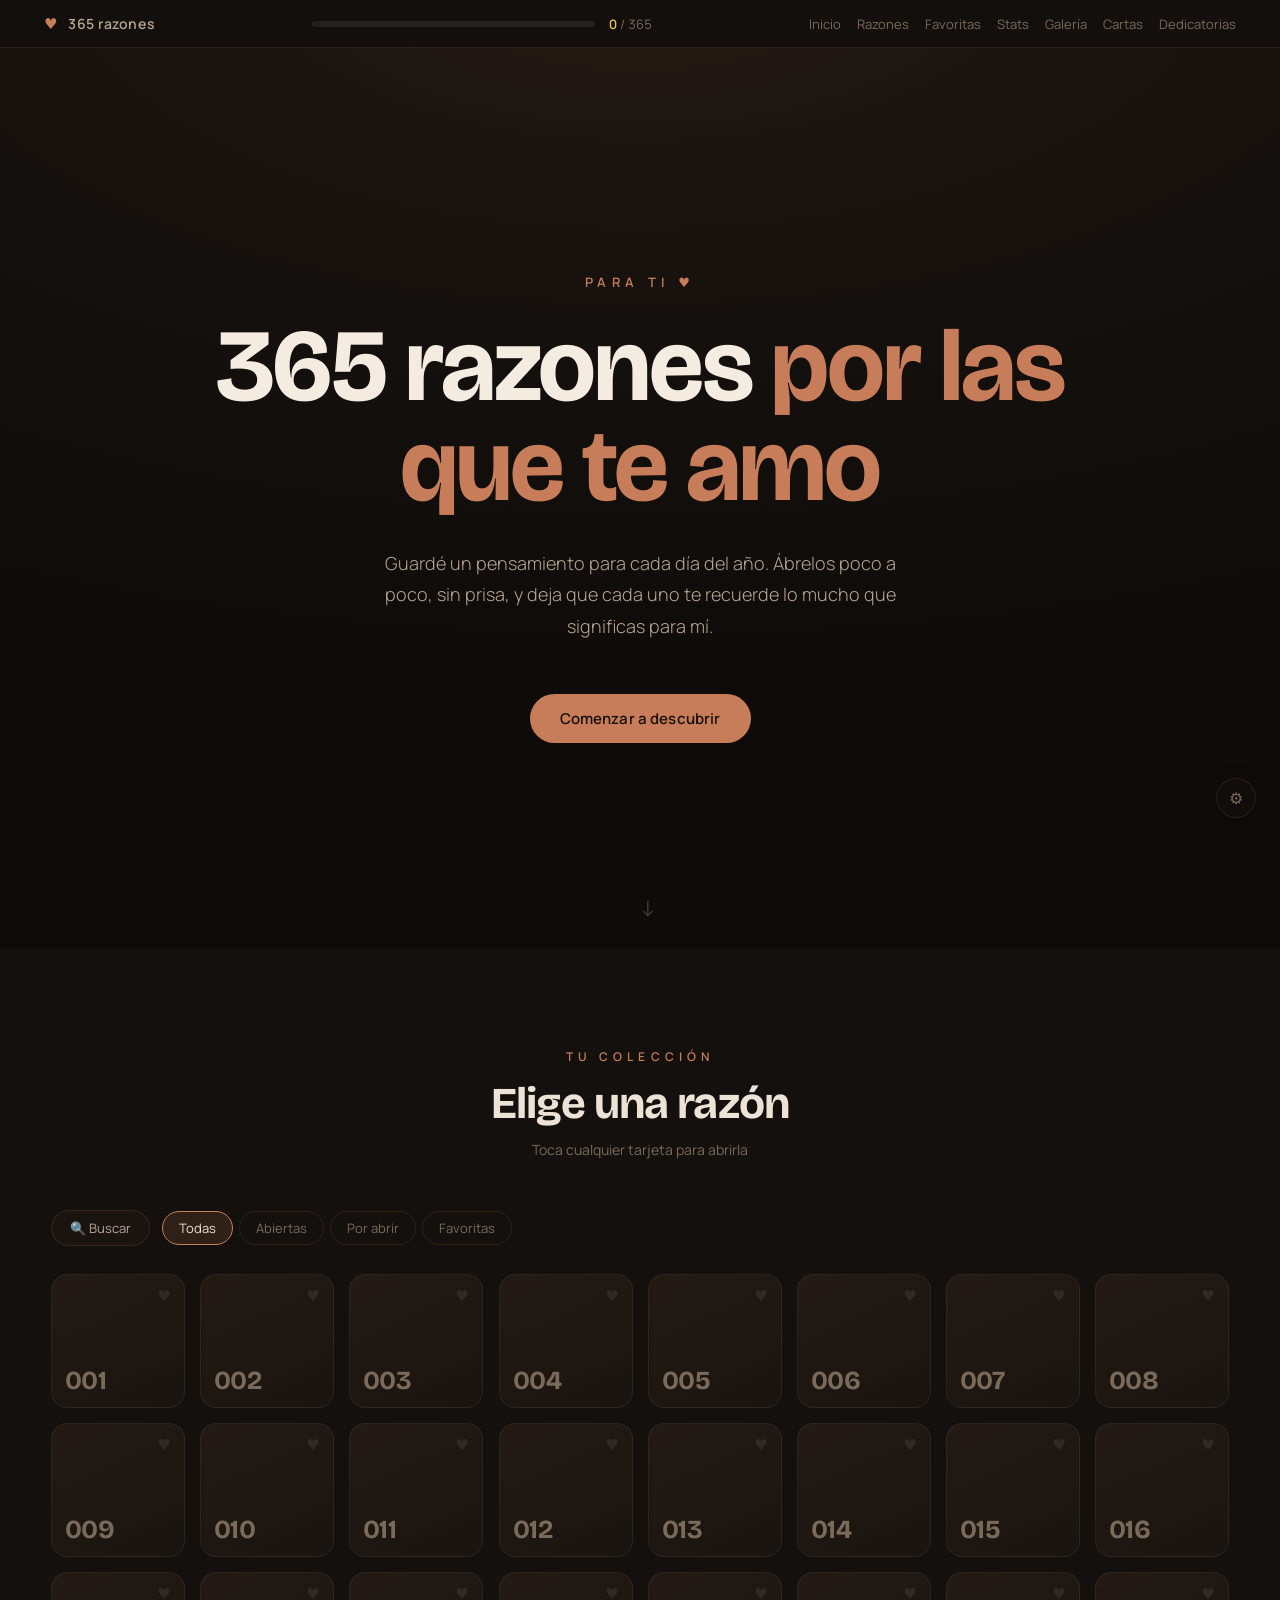
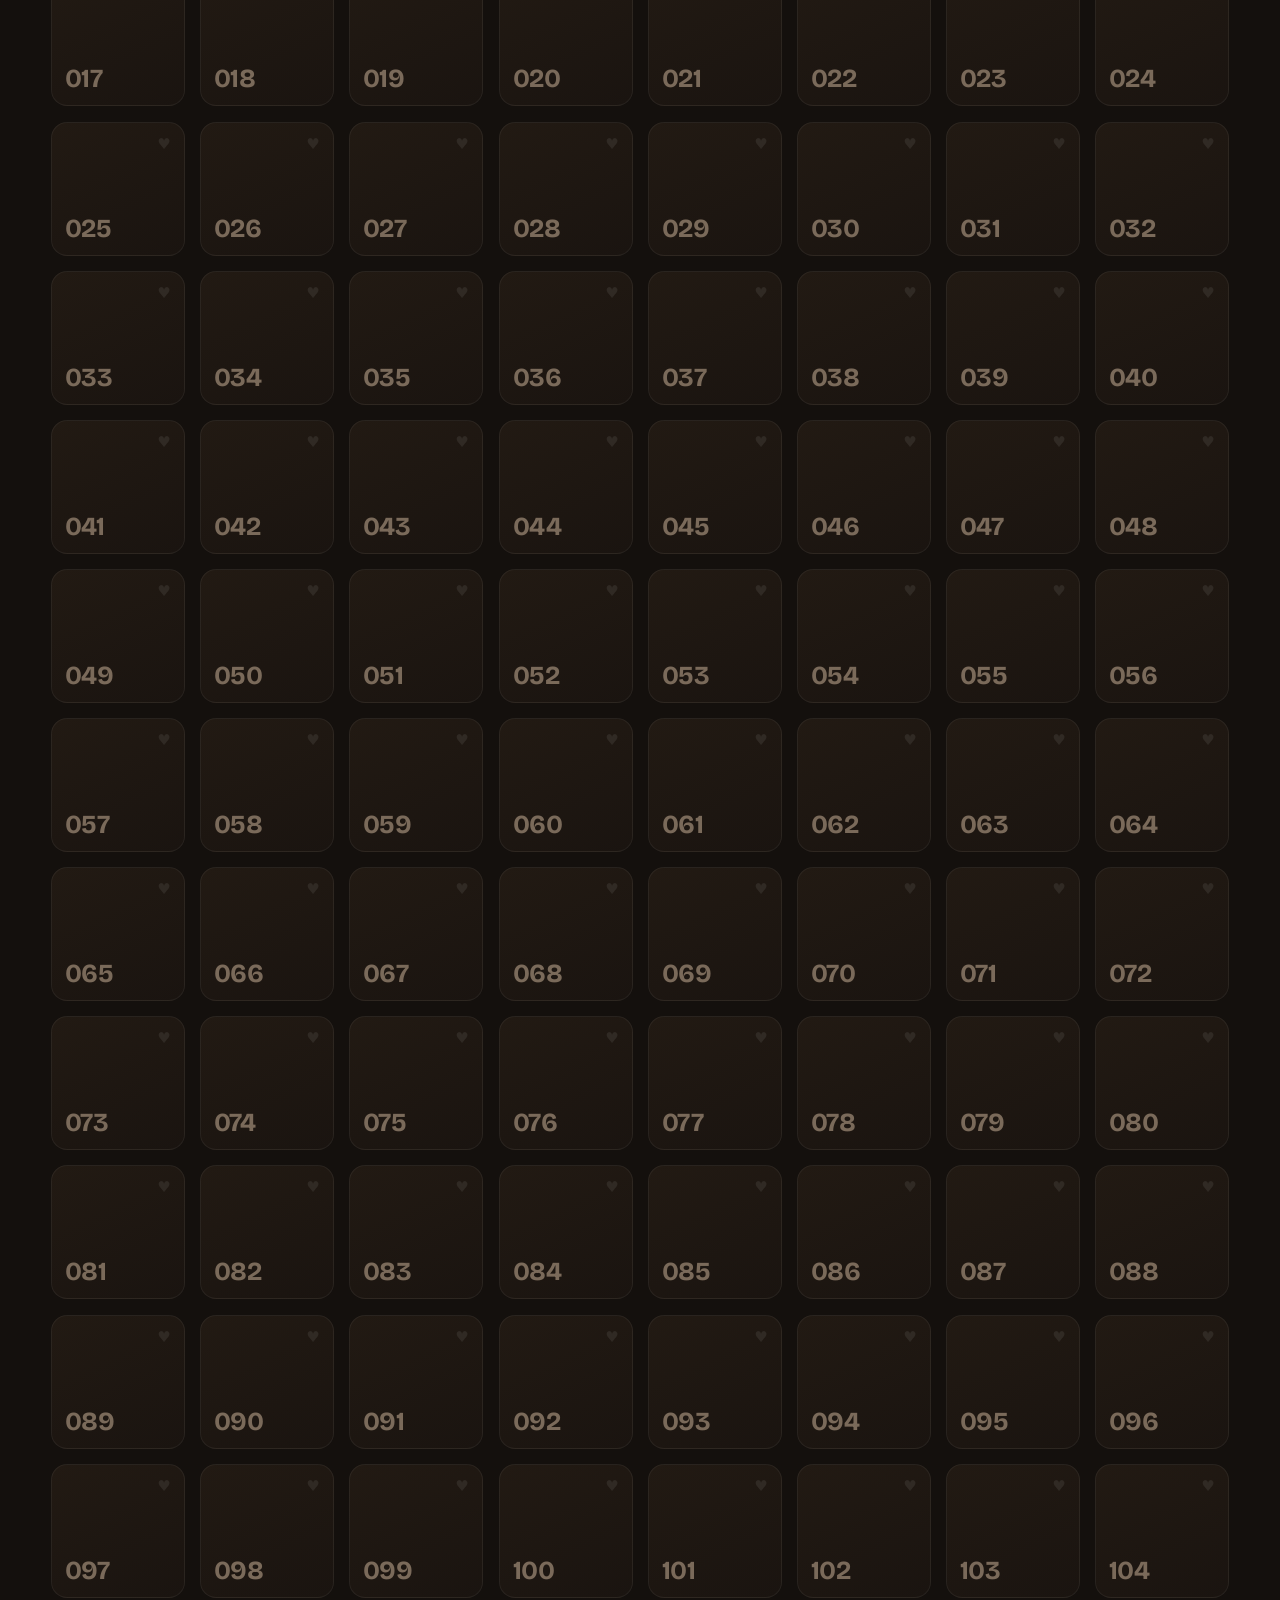
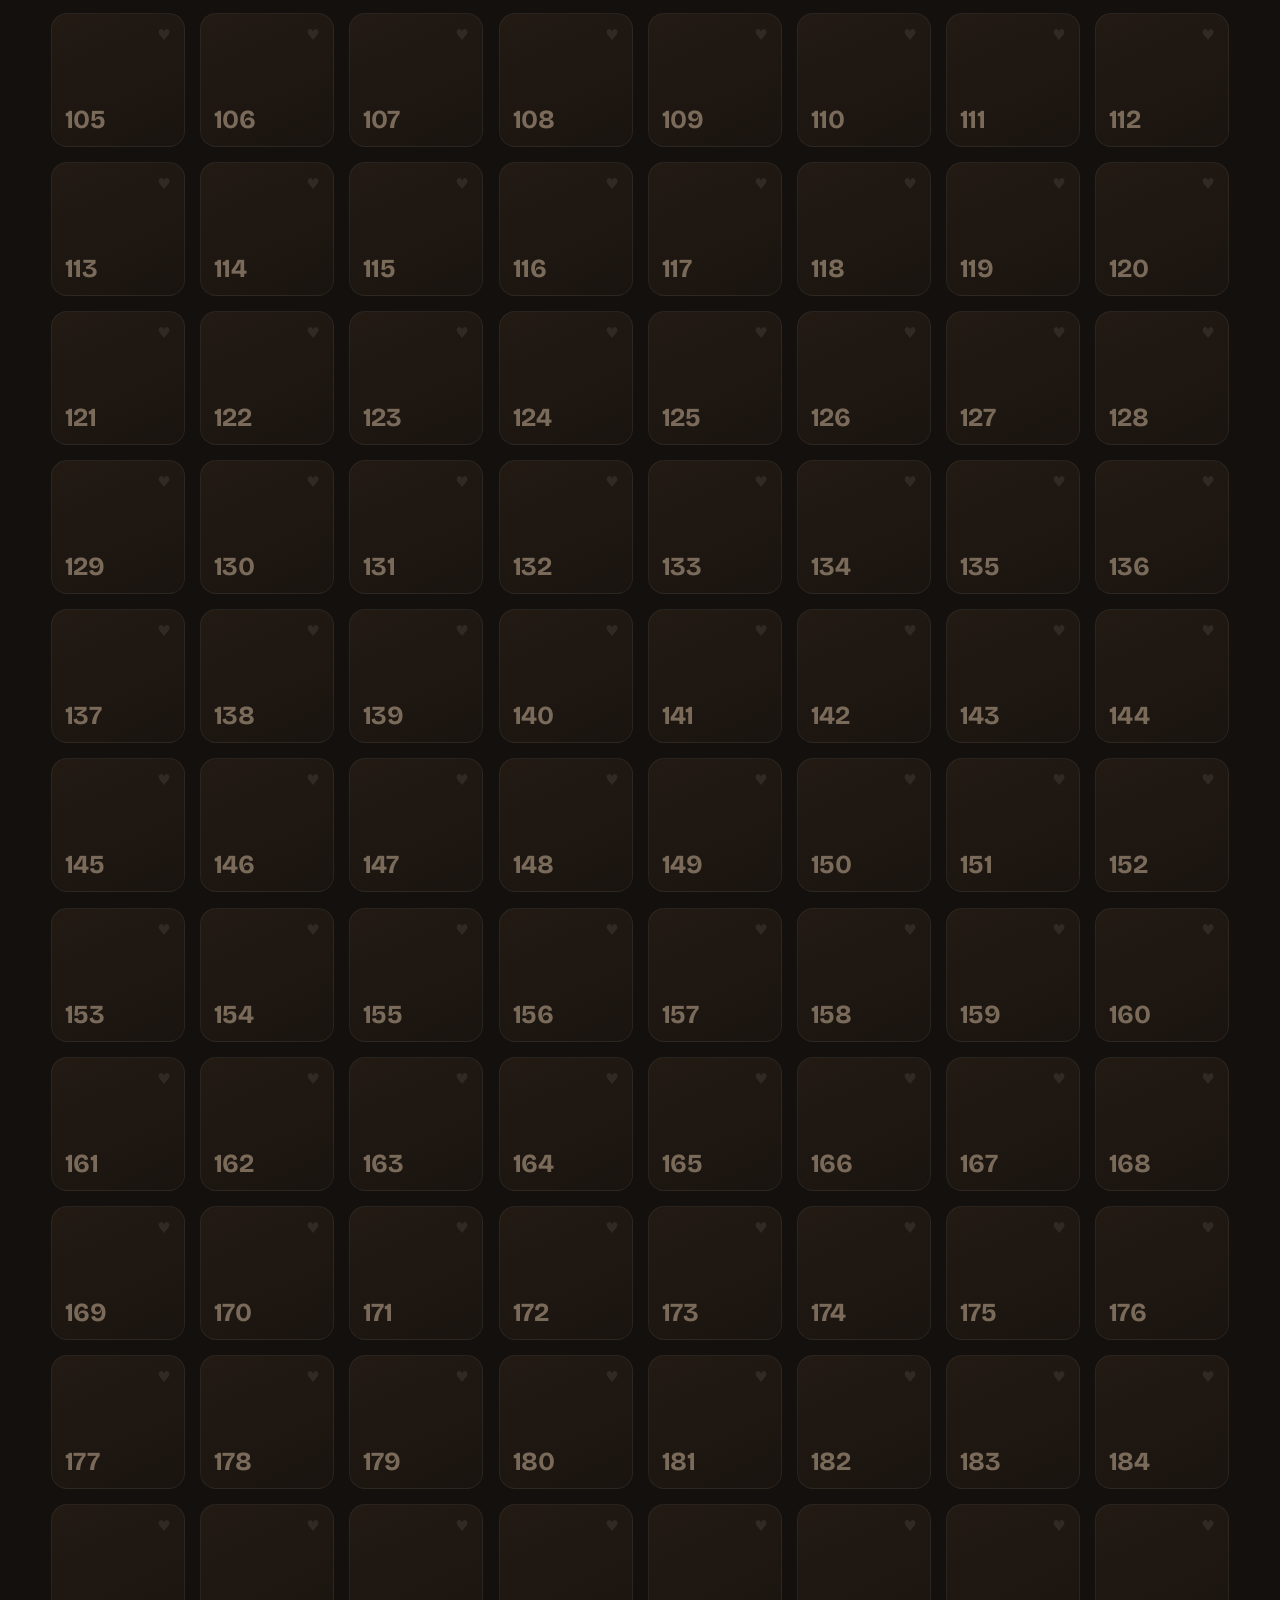
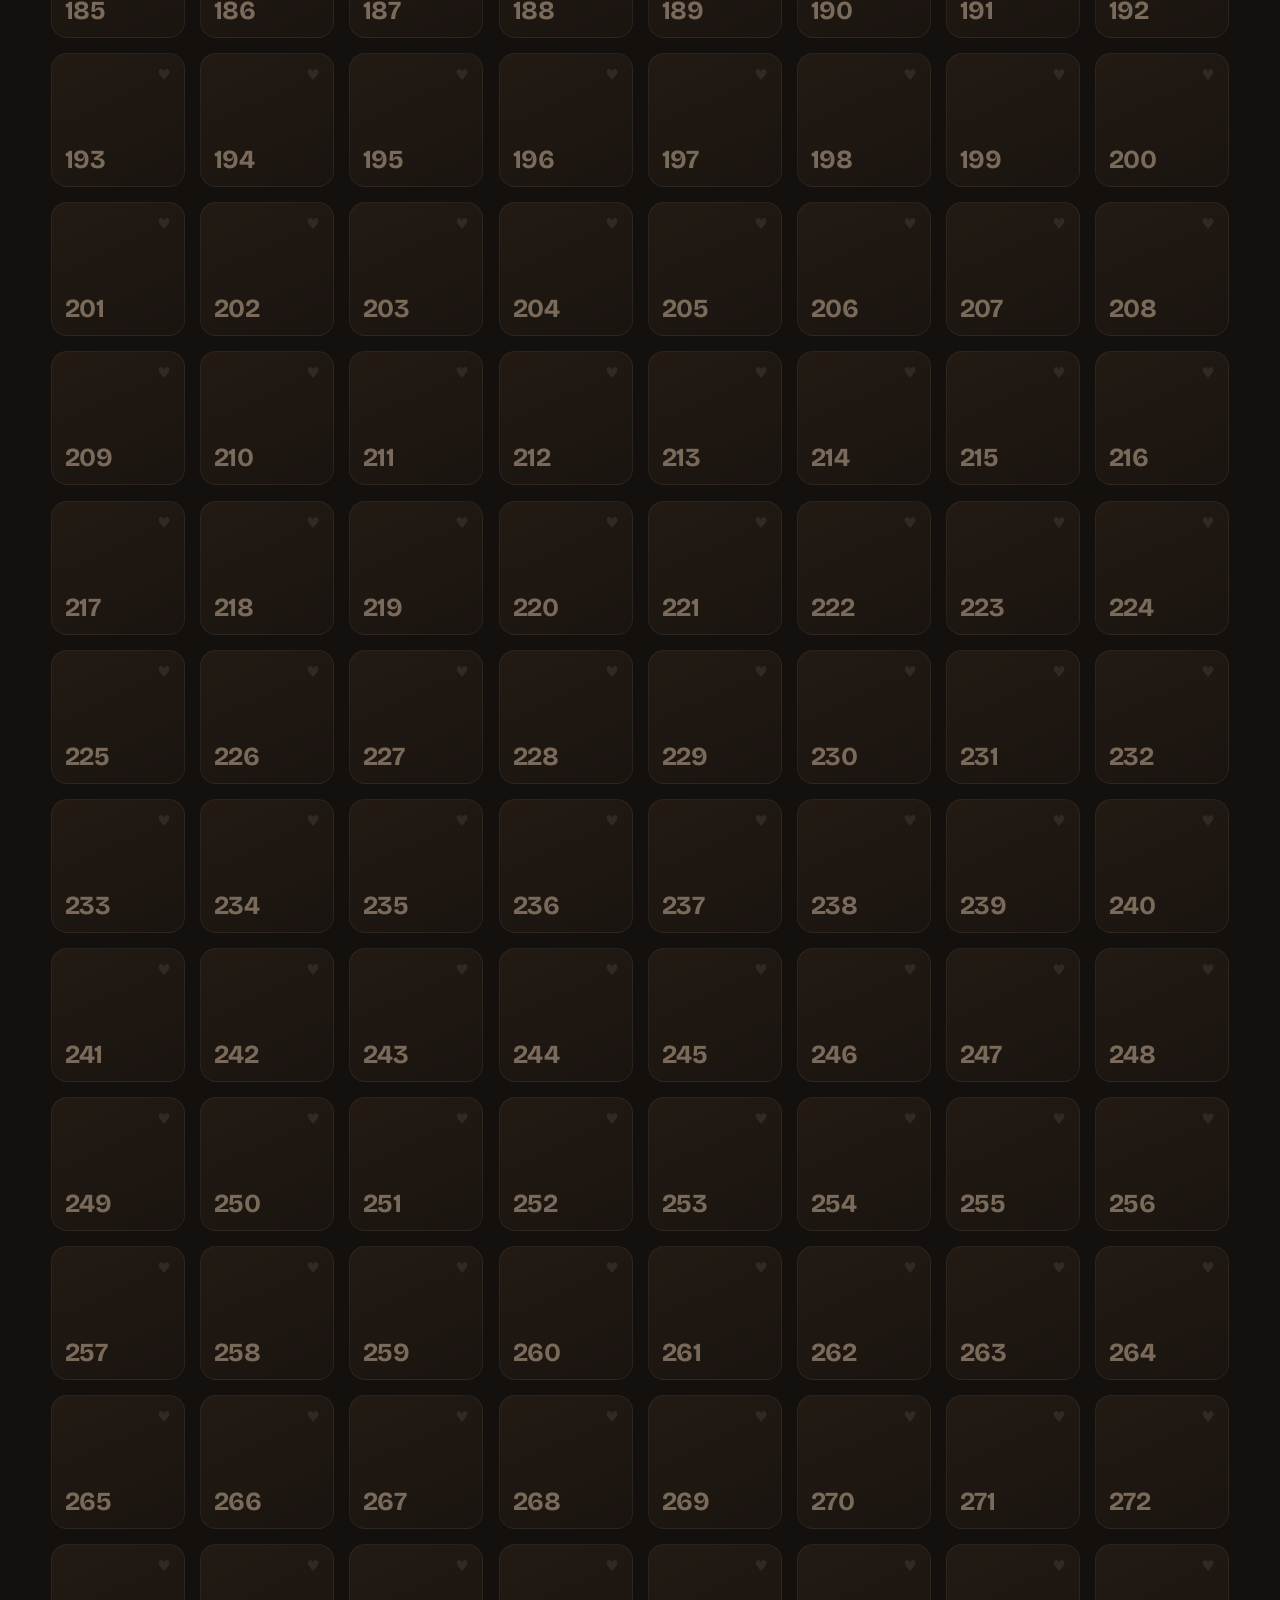
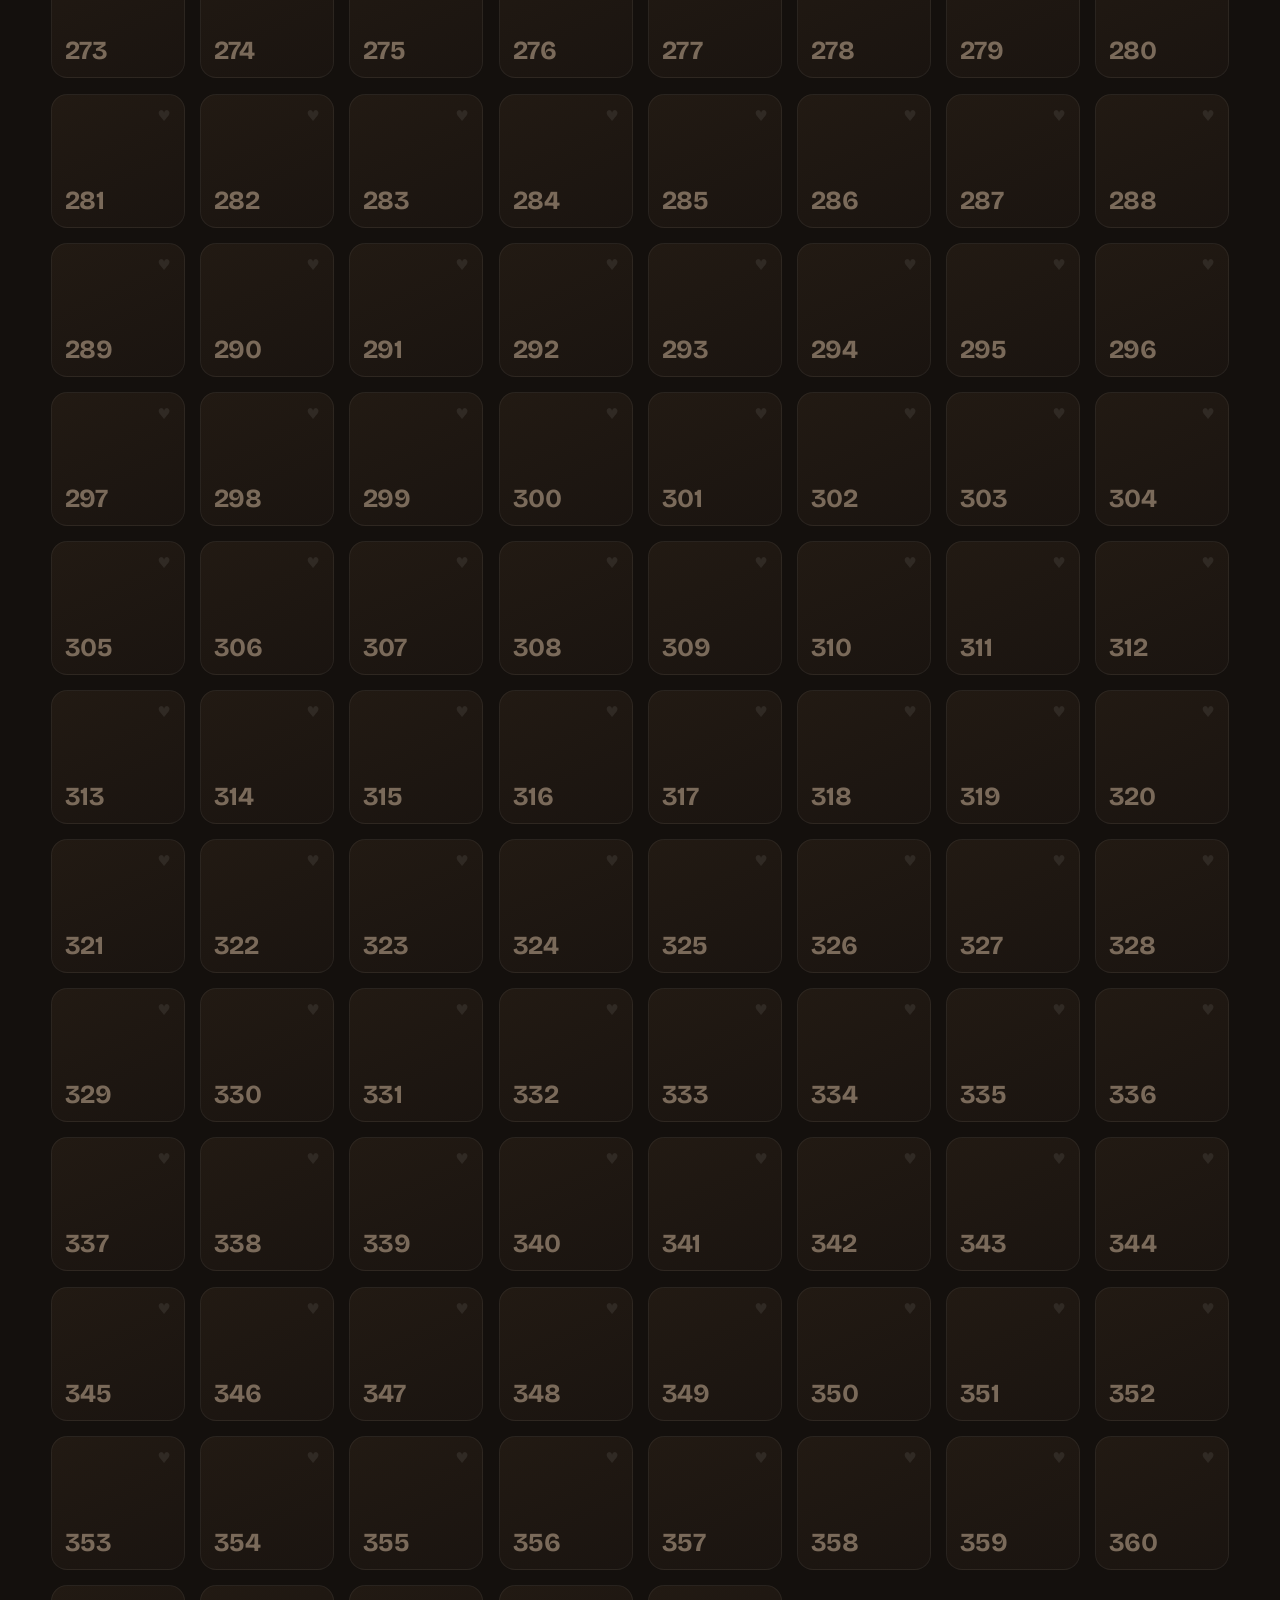
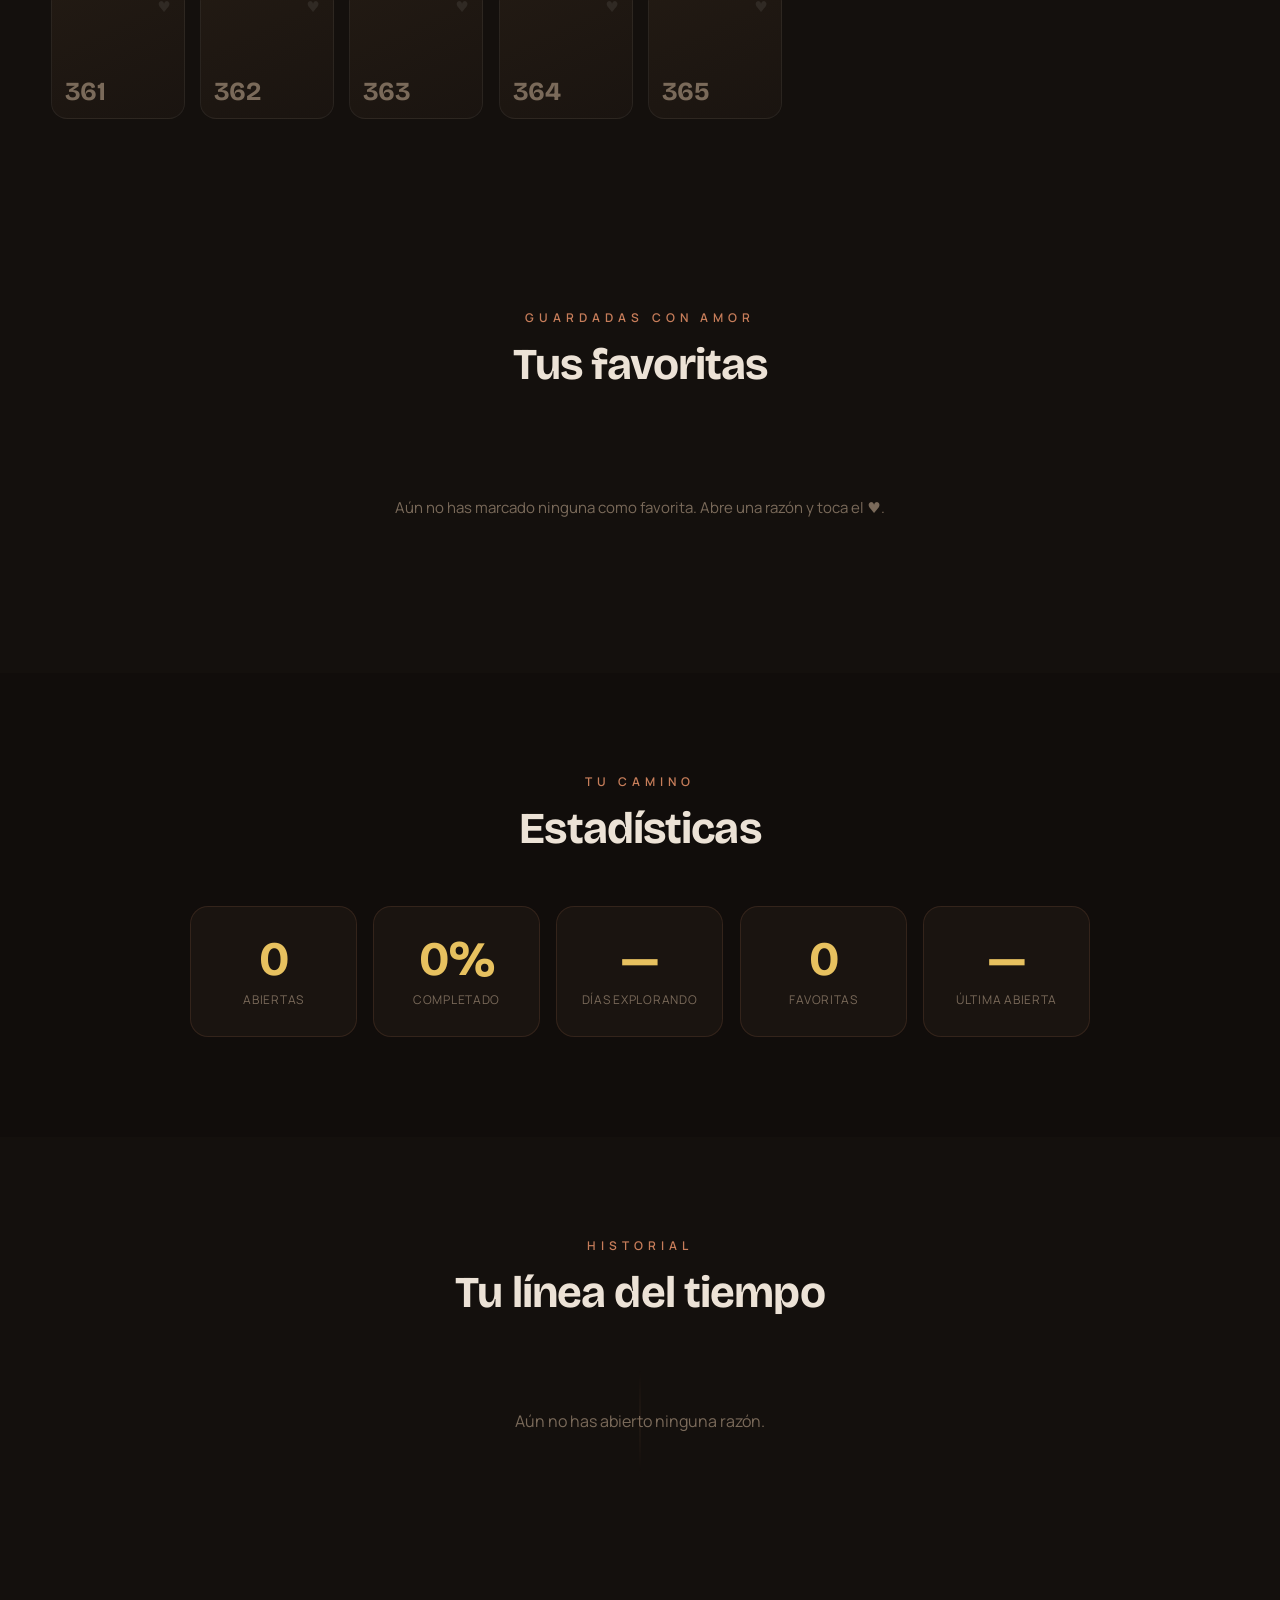
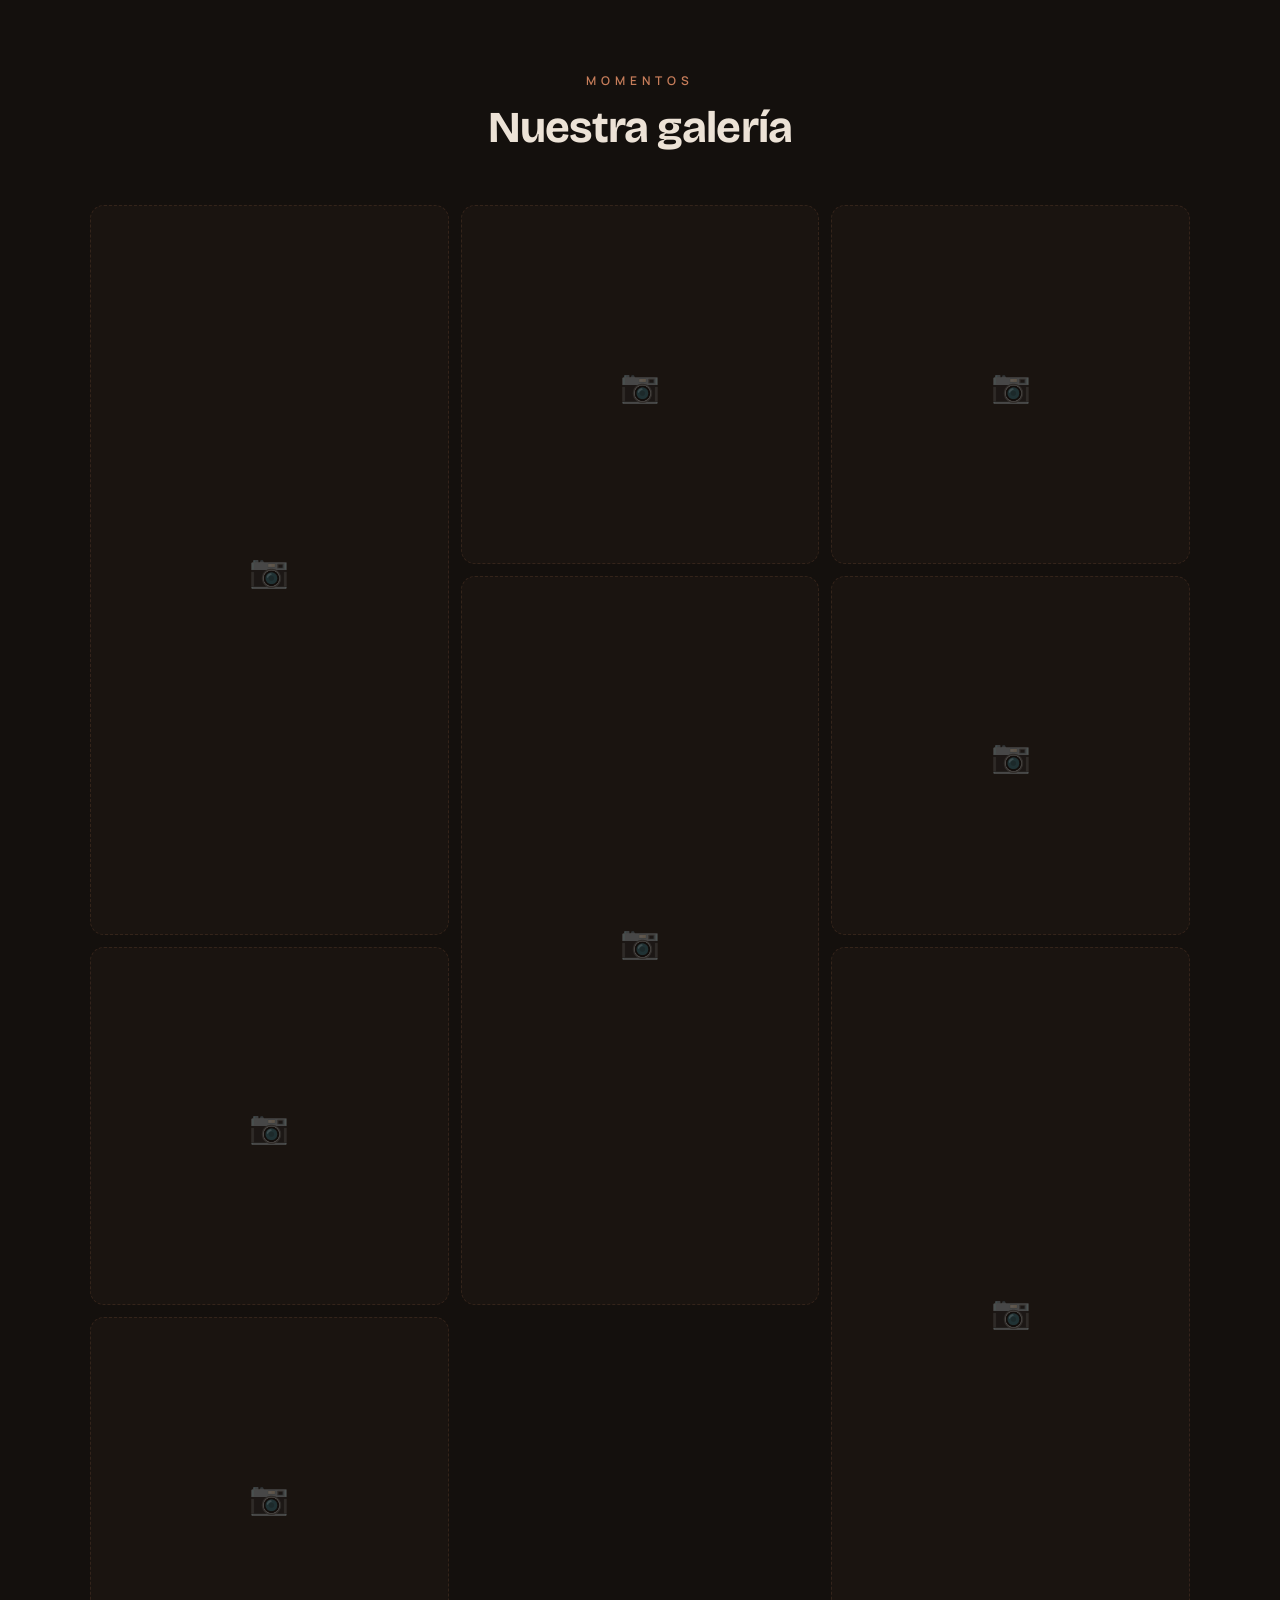
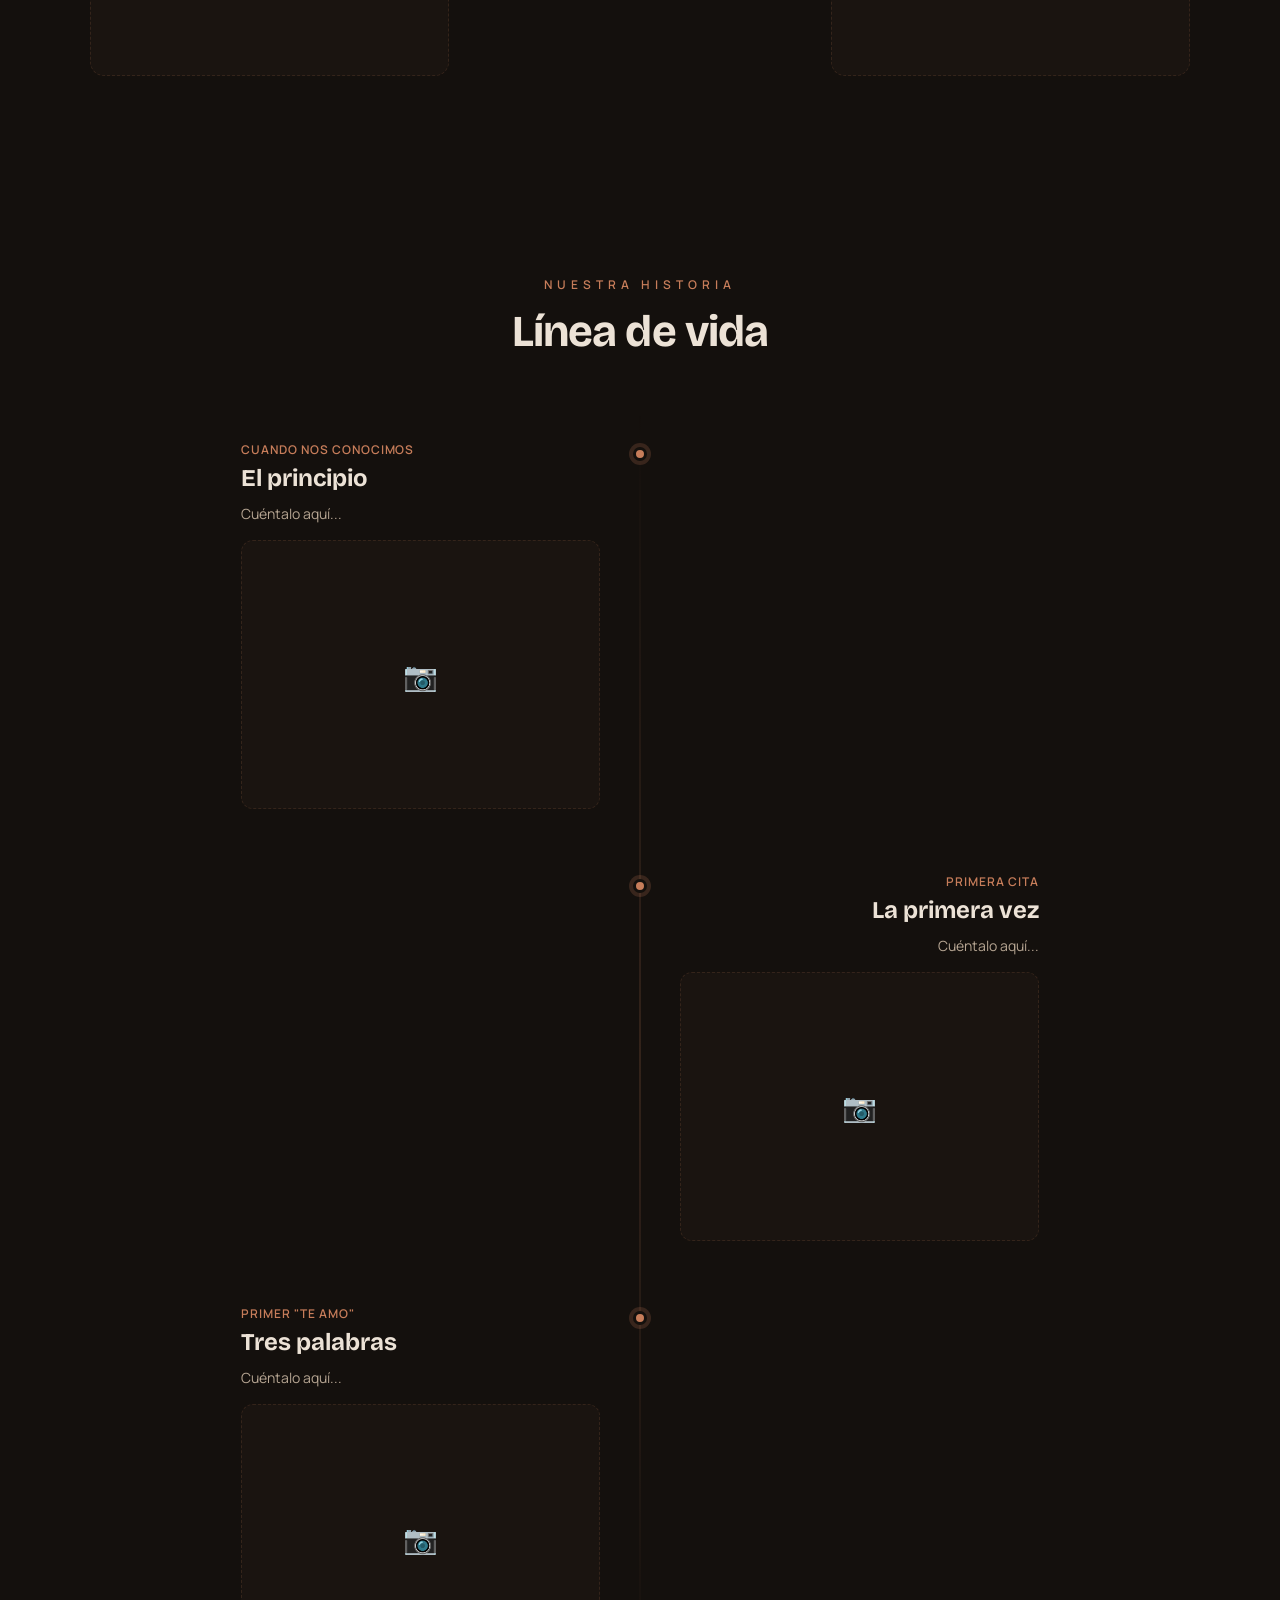
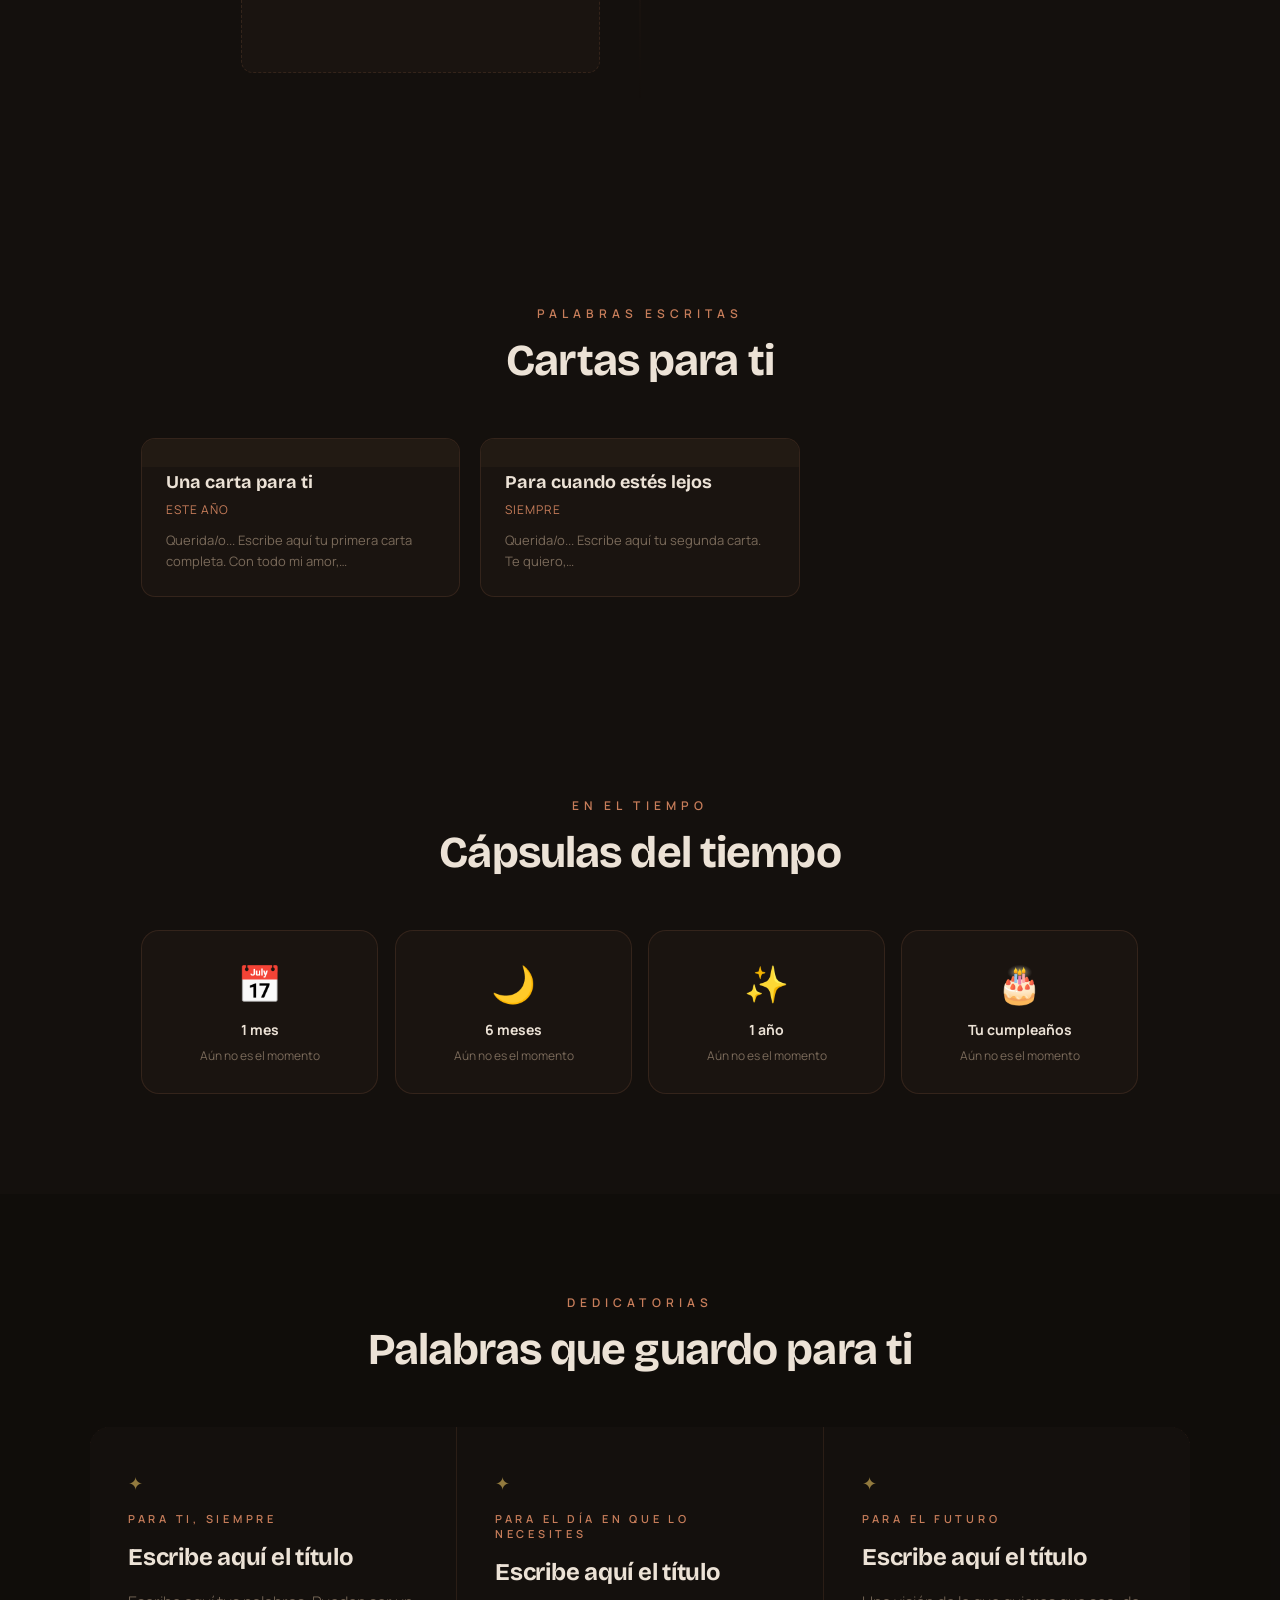
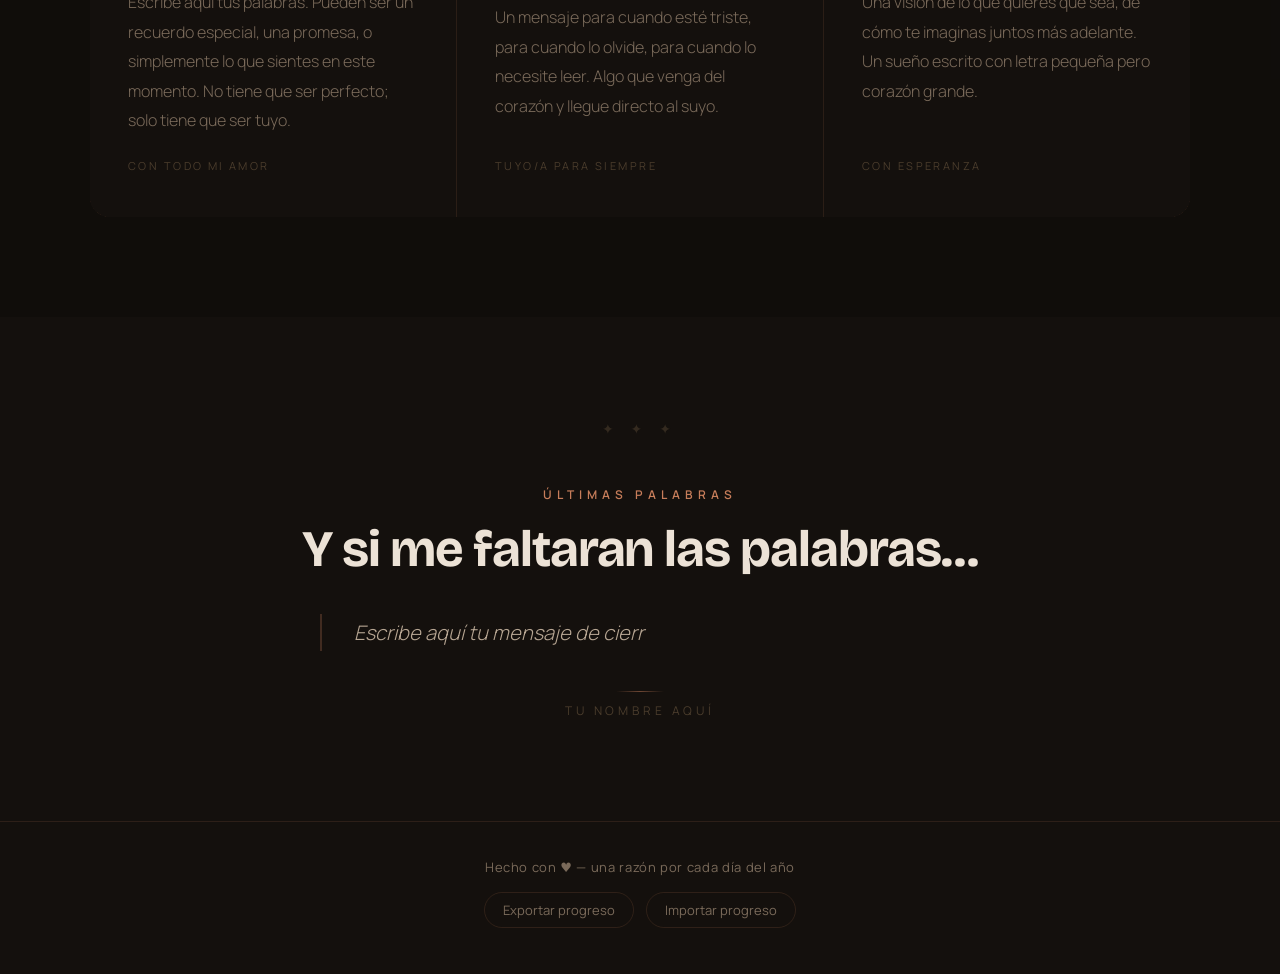
==== razones.html @ 678f35ff "Add files via upload" ====
<!DOCTYPE html>
<html lang="es" data-theme="dark" data-font="medium">
<head>
<meta charset="UTF-8">
<meta name="viewport" content="width=device-width, initial-scale=1">
<title>365 Razones · Kvmily</title>
<link rel="preconnect" href="https://fonts.googleapis.com">
<link rel="preconnect" href="https://fonts.gstatic.com" crossorigin>
<link href="https://fonts.googleapis.com/css2?family=Manrope:wght@300;400;500;600;700&family=Bricolage+Grotesque:opsz,wght@12..96,400;12..96,600;12..96,700&display=swap" rel="stylesheet">
<link rel="stylesheet" href="razones.css">
</head>
<body>

<canvas id="starfield"></canvas>
<canvas id="fx-canvas"></canvas>

<audio id="audio-el" preload="metadata"></audio>

<!-- Music Player -->
<div id="music-player" class="music-player">
  <button id="music-toggle" class="music-toggle" title="Música">♪</button>
  <div id="music-panel" class="music-panel">
    <div class="music-info">
      <div id="music-title" class="music-title">Sin canciones</div>
      <div id="music-artist" class="music-artist">Agrega canciones en razones.js</div>
    </div>
    <div class="music-progress">
      <div id="music-rail" class="music-rail">
        <div id="music-fill" class="music-fill"></div>
      </div>
      <div class="music-times">
        <span id="music-current">0:00</span>
        <span id="music-total">0:00</span>
      </div>
    </div>
    <div class="music-controls">
      <button id="music-prev" class="music-btn">⏮</button>
      <button id="music-play" class="music-btn music-btn-main">▶</button>
      <button id="music-next" class="music-btn">⏭</button>
    </div>
    <div class="music-volume">
      <span class="vol-icon">🔉</span>
      <input id="music-vol" type="range" min="0" max="1" step="0.01" value="0.7" class="vol-slider">
    </div>
  </div>
</div>

<!-- Settings -->
<button id="settings-btn" class="settings-btn" title="Ajustes">⚙</button>
<div id="settings-panel" class="settings-panel">
  <div class="settings-title">Ajustes</div>
  <div class="settings-row">
    <span class="settings-label">Tema</span>
    <button id="theme-toggle" class="settings-chip">🌙 Oscuro</button>
  </div>
  <div class="settings-row">
    <span class="settings-label">Fuente</span>
    <div class="settings-chips">
      <button class="settings-chip font-chip" data-font="small">A-</button>
      <button class="settings-chip font-chip is-active" data-font="medium">A</button>
      <button class="settings-chip font-chip" data-font="large">A+</button>
    </div>
  </div>
  <div class="settings-row">
    <span class="settings-label">Modo</span>
    <div class="settings-chips">
      <button class="settings-chip mode-chip is-active" data-mode="free">Libre</button>
      <button class="settings-chip mode-chip" data-mode="calendar">Calendario</button>
    </div>
  </div>
  <div class="settings-row">
    <span class="settings-label">Ambiente</span>
    <select id="ambient-select" class="settings-select">
      <option value="">Sin sonido</option>
      <option value="rain">Lluvia</option>
      <option value="forest">Bosque</option>
      <option value="cafe">Café</option>
      <option value="sea">Mar</option>
    </select>
  </div>
</div>

<!-- Search Overlay -->
<div id="search-overlay" class="search-overlay">
  <div class="search-box">
    <input id="search-input" class="search-input" type="text" placeholder="Buscar razones…">
    <button id="search-close" class="search-close">✕</button>
  </div>
  <div id="search-results" class="search-results"></div>
</div>

<!-- Sticky Header -->
<header id="prog" class="prog">
  <div class="prog-label">
    <span class="prog-heart">♥</span>
    <b>365 razones</b>
  </div>
  <div class="prog-track">
    <div class="prog-rail"><div class="prog-fill" id="prog-fill"></div></div>
    <span class="prog-num"><em id="opened-count">0</em> / 365</span>
  </div>
  <nav class="prog-nav">
    <a href="#inicio">Inicio</a>
    <a href="#cuadricula">Razones</a>
    <a href="#favoritos">Favoritas</a>
    <a href="#estadisticas">Stats</a>
    <a href="#galeria">Galería</a>
    <a href="#cartas">Cartas</a>
    <a href="#dedicatorias">Dedicatorias</a>
  </nav>
</header>

<!-- Hero -->
<section id="inicio" class="hero">
  <div class="hero-inner">
    <div class="hero-eyebrow">Para ti ♥</div>
    <h1 class="hero-title">
      <span class="hero-word w1">365</span>
      <span class="hero-word w2">razones</span>
      <span class="hero-word w3 accent">por las</span>
      <span class="hero-word w4 accent">que te amo</span>
    </h1>
    <p class="hero-sub" id="hero-sub"></p>
  </div>
  <a href="#cuadricula" class="hero-cta">Comenzar a descubrir</a>
  <div class="hero-cue">↓</div>
</section>

<!-- Grid Section -->
<section id="cuadricula" class="grid-section">
  <div class="section-head">
    <div class="section-eyebrow">Tu colección</div>
    <h2 class="section-title">Elige una razón</h2>
    <p class="section-hint">Toca cualquier tarjeta para abrirla</p>
  </div>
  <div class="grid-controls">
    <button id="search-open-btn" class="grid-search-btn">🔍 Buscar</button>
    <div class="filter-tabs">
      <button class="filter-tab is-active" data-filter="all">Todas</button>
      <button class="filter-tab" data-filter="opened">Abiertas</button>
      <button class="filter-tab" data-filter="locked">Por abrir</button>
      <button class="filter-tab" data-filter="favorites">Favoritas</button>
    </div>
  </div>
  <div id="grid" class="grid"></div>
</section>

<!-- Favorites -->
<section id="favoritos" class="fav-section">
  <div class="section-head">
    <div class="section-eyebrow">Guardadas con amor</div>
    <h2 class="section-title">Tus favoritas</h2>
  </div>
  <div id="fav-grid" class="grid fav-grid"></div>
  <p id="fav-empty" class="fav-empty">Aún no has marcado ninguna como favorita. Abre una razón y toca el ♥.</p>
</section>

<!-- Estadísticas -->
<section id="estadisticas" class="stats-section">
  <div class="section-head">
    <div class="section-eyebrow">Tu camino</div>
    <h2 class="section-title">Estadísticas</h2>
  </div>
  <div class="stats-grid">
    <div class="stat-card">
      <div id="stat-opened" class="stat-value">0</div>
      <div class="stat-label">Abiertas</div>
    </div>
    <div class="stat-card">
      <div id="stat-pct" class="stat-value">0%</div>
      <div class="stat-label">Completado</div>
    </div>
    <div class="stat-card">
      <div id="stat-days" class="stat-value">—</div>
      <div class="stat-label">Días explorando</div>
    </div>
    <div class="stat-card">
      <div id="stat-favs" class="stat-value">0</div>
      <div class="stat-label">Favoritas</div>
    </div>
    <div class="stat-card">
      <div id="stat-last" class="stat-value">—</div>
      <div class="stat-label">Última abierta</div>
    </div>
  </div>
</section>

<!-- Timeline -->
<section id="timeline-hist" class="timeline-section">
  <div class="section-head">
    <div class="section-eyebrow">Historial</div>
    <h2 class="section-title">Tu línea del tiempo</h2>
  </div>
  <div id="timeline-list" class="timeline-list"></div>
</section>

<!-- Galería -->
<section id="galeria" class="gallery-section">
  <div class="section-head">
    <div class="section-eyebrow">Momentos</div>
    <h2 class="section-title">Nuestra galería</h2>
  </div>
  <div class="gallery-grid">
    <figure class="gal-item gal-placeholder"><div class="gal-inner">📷</div></figure>
    <figure class="gal-item gal-placeholder"><div class="gal-inner">📷</div></figure>
    <figure class="gal-item gal-placeholder"><div class="gal-inner">📷</div></figure>
    <figure class="gal-item gal-placeholder"><div class="gal-inner">📷</div></figure>
    <figure class="gal-item gal-placeholder"><div class="gal-inner">📷</div></figure>
    <figure class="gal-item gal-placeholder"><div class="gal-inner">📷</div></figure>
    <figure class="gal-item gal-placeholder"><div class="gal-inner">📷</div></figure>
    <figure class="gal-item gal-placeholder"><div class="gal-inner">📷</div></figure>
  </div>
</section>

<!-- Lightbox -->
<div id="lightbox" class="lightbox" style="display:none">
  <button id="lb-close" class="lb-close">✕</button>
  <button id="lb-prev" class="lb-prev">‹</button>
  <img id="lb-img" class="lb-img" alt="">
  <button id="lb-next" class="lb-next">›</button>
</div>

<!-- Línea de vida -->
<section id="linea-vida" class="life-section">
  <div class="section-head">
    <div class="section-eyebrow">Nuestra historia</div>
    <h2 class="section-title">Línea de vida</h2>
  </div>
  <div id="life-list" class="life-list"></div>
</section>

<!-- Cartas -->
<section id="cartas" class="letters-section">
  <div class="section-head">
    <div class="section-eyebrow">Palabras escritas</div>
    <h2 class="section-title">Cartas para ti</h2>
  </div>
  <div id="letters-grid" class="letters-grid"></div>
</section>

<!-- Letter Modal -->
<div id="letter-modal" class="letter-modal" style="display:none">
  <div class="letter-paper">
    <button id="letter-close" class="letter-close">✕</button>
    <div id="letter-date" class="letter-date"></div>
    <h3 id="letter-title" class="letter-title"></h3>
    <div id="letter-body" class="letter-body"></div>
    <div id="letter-sig" class="letter-sig"></div>
  </div>
</div>

<!-- Cápsulas -->
<section id="capsula" class="capsules-section">
  <div class="section-head">
    <div class="section-eyebrow">En el tiempo</div>
    <h2 class="section-title">Cápsulas del tiempo</h2>
  </div>
  <div id="capsules-grid" class="capsules-grid"></div>
</section>

<!-- Dedicatorias -->
<section id="dedicatorias" class="ded-section">
  <div class="section-head">
    <div class="section-eyebrow">Dedicatorias</div>
    <h2 class="section-title">Palabras que guardo para ti</h2>
  </div>
  <div class="ded-grid">
    <div class="ded-card" style="--delay:0s">
      <span class="ded-ornament">✦</span>
      <span class="ded-for" id="ded-for-0"></span>
      <h3 class="ded-title" id="ded-title-0"></h3>
      <p class="ded-body" id="ded-body-0"></p>
      <span class="ded-sig" id="ded-sig-0"></span>
    </div>
    <div class="ded-card" style="--delay:0.15s">
      <span class="ded-ornament">✦</span>
      <span class="ded-for" id="ded-for-1"></span>
      <h3 class="ded-title" id="ded-title-1"></h3>
      <p class="ded-body" id="ded-body-1"></p>
      <span class="ded-sig" id="ded-sig-1"></span>
    </div>
    <div class="ded-card" style="--delay:0.30s">
      <span class="ded-ornament">✦</span>
      <span class="ded-for" id="ded-for-2"></span>
      <h3 class="ded-title" id="ded-title-2"></h3>
      <p class="ded-body" id="ded-body-2"></p>
      <span class="ded-sig" id="ded-sig-2"></span>
    </div>
  </div>
</section>

<!-- Últimas palabras -->
<section id="ultimo" class="last-section">
  <div class="last-inner">
    <div class="last-eyebrow">Últimas palabras</div>
    <h2 id="last-title" class="last-title"></h2>
    <div id="last-body" class="last-body"></div>
    <div class="last-firma">
      <div class="last-firma-line"></div>
      <span id="last-firma-name" class="last-firma-name"></span>
    </div>
  </div>
</section>

<!-- Modal -->
<div class="modal-overlay" id="modal-overlay">
  <div class="modal" role="dialog" aria-modal="true">
    <button class="modal-close" id="modal-close" aria-label="Cerrar">✕</button>
    <div class="modal-counter" id="modal-counter">Razón 1 de 365</div>
    <div class="modal-body">
      <div class="modal-img-col">
        <image-slot
          id="img-slot-active"
          shape="rounded"
          radius="18"
          placeholder="Arrastra una foto aquí"
          style="display:block;width:100%;aspect-ratio:4/5;">
        </image-slot>
      </div>
      <div class="modal-txt-col">
        <div class="modal-label">Razón</div>
        <div class="modal-num" id="modal-num">001</div>
        <p class="modal-reason" id="modal-reason"></p>
        <button id="fav-btn" class="fav-btn" title="Guardar como favorita">♥ Favorita</button>
        <div class="modal-nav">
          <button class="btn-nav btn-prev" id="btn-prev">← Anterior</button>
          <button class="btn-nav btn-next" id="btn-next">Siguiente →</button>
        </div>
      </div>
    </div>
  </div>
</div>

<!-- Footer -->
<footer>
  <span>Hecho con ♥ — una razón por cada día del año</span>
  <div class="footer-actions">
    <button id="export-btn" class="footer-btn">Exportar progreso</button>
    <button id="import-btn" class="footer-btn">Importar progreso</button>
  </div>
</footer>

<input id="import-input" type="file" accept=".json" style="display:none">

<script src="image-slot.js"></script>
<script src="razones.js"></script>
</body>
</html>
---- razones.css ----
/* ══════════════════════════════════════════════
   razones.css — 365 Razones · Kvmily
   ══════════════════════════════════════════════ */

*, *::before, *::after { box-sizing: border-box; }
html, body { margin: 0; padding: 0; }

:root {
  --bg: #14100d;
  --bg2: #0f0b08;
  --surface: #1a1410;
  --surface2: #221a13;
  --border: rgba(199,125,90,0.15);
  --accent: #c77d5a;
  --gold: #e7c15f;
  --gold2: #c9a227;
  --text: #ece2d6;
  --text2: #b7a693;
  --text3: #7a6a5a;
  --text4: #4a3c2c;
  --radius-card: 16px;
  --font-scale: 1;
  --glass: rgba(20,16,13,0.72);
  --glass-border: rgba(199,125,90,0.14);
}

[data-theme="light"] {
  --bg: #faf6f0;
  --bg2: #f0ebe3;
  --surface: #ffffff;
  --surface2: #f5efe7;
  --border: rgba(180,100,60,0.18);
  --accent: #b5623a;
  --gold: #b08a20;
  --gold2: #9a7518;
  --text: #2a1f14;
  --text2: #5a4535;
  --text3: #9a8878;
  --text4: #cbb8a4;
  --glass: rgba(250,246,240,0.85);
  --glass-border: rgba(180,100,60,0.18);
}

[data-font="small"]  { --font-scale: 0.88; }
[data-font="large"]  { --font-scale: 1.14; }

body {
  background: var(--bg);
  font-family: 'Manrope', system-ui, sans-serif;
  color: var(--text);
  font-size: calc(16px * var(--font-scale));
  -webkit-font-smoothing: antialiased;
  min-height: 100vh;
}

::-webkit-scrollbar { width: 11px; height: 11px; }
::-webkit-scrollbar-track { background: var(--bg); }
::-webkit-scrollbar-thumb { background: #3a2f26; border-radius: 6px; }
::-webkit-scrollbar-thumb:hover { background: #4a3d31; }

/* ── Canvases ── */
#starfield, #fx-canvas {
  position: fixed;
  inset: 0;
  width: 100%;
  height: 100%;
  pointer-events: none;
}
#starfield { z-index: -1; }
#fx-canvas  { z-index: 999; }

/* ── Animations ── */
@keyframes fadeUp    { from { opacity:0; transform:translateY(16px); } to { opacity:1; transform:none; } }
@keyframes softIn    { from { opacity:0; } to { opacity:1; } }
@keyframes modalIn   { from { opacity:0; transform:translateY(24px) scale(.985); } to { opacity:1; transform:none; } }
@keyframes floatCue  { 0%,100% { transform:translateX(-50%) translateY(0); } 50% { transform:translateX(-50%) translateY(7px); } }
@keyframes shimmer   { 0% { transform:translateX(-100%) rotate(15deg); } 100% { transform:translateX(200%) rotate(15deg); } }
@keyframes glowRing  { 0%,100% { box-shadow: 0 0 0 0 rgba(231,193,95,0); } 50% { box-shadow: 0 0 0 6px rgba(231,193,95,0.35); } }
@keyframes heartPop  { 0% { transform:scale(1); } 40% { transform:scale(1.35); } 70% { transform:scale(0.88); } 100% { transform:scale(1); } }
@keyframes toastIn   { from { opacity:0; transform:translateY(16px); } to { opacity:1; transform:none; } }
@keyframes toastOut  { from { opacity:1; } to { opacity:0; } }
@keyframes ctaPulse  {
  0%,100% { box-shadow: 0 12px 40px -12px rgba(199,125,90,0.6), 0 0 0 0 rgba(199,125,90,0); }
  50%     { box-shadow: 0 12px 40px -12px rgba(199,125,90,0.6), 0 0 0 10px rgba(199,125,90,0); }
}
@keyframes wordIn    { from { opacity:0; transform:translateY(20px); } to { opacity:1; transform:none; } }
@keyframes dedIn     { from { opacity:0; transform:translateY(30px); } to { opacity:1; transform:none; } }
@keyframes lifeIn    { from { opacity:0; transform:translateX(-30px); } to { opacity:1; transform:none; } }
@keyframes lifeInR   { from { opacity:0; transform:translateX(30px);  } to { opacity:1; transform:none; } }
@keyframes statIn    { from { opacity:0; transform:scale(0.8); } to { opacity:1; transform:none; } }
@keyframes envFlap   { 0%,100% { transform:rotateX(0); } 50% { transform:rotateX(-180deg); } }

/* ── Music Player ── */
.music-player {
  position: fixed;
  bottom: 24px;
  right: 24px;
  z-index: 50;
  display: flex;
  flex-direction: column;
  align-items: flex-end;
  gap: 10px;
}
.music-toggle {
  width: 48px; height: 48px;
  border-radius: 50%;
  background: var(--glass);
  border: 1px solid var(--glass-border);
  backdrop-filter: blur(14px);
  color: var(--accent);
  font-size: 20px;
  cursor: pointer;
  display: flex; align-items: center; justify-content: center;
  transition: background .2s, transform .2s;
  box-shadow: 0 4px 20px rgba(0,0,0,0.3);
}
.music-toggle:hover { background: rgba(199,125,90,0.2); transform: scale(1.08); }
.music-panel {
  width: 280px;
  background: var(--glass);
  border: 1px solid var(--glass-border);
  backdrop-filter: blur(20px);
  border-radius: 18px;
  padding: 18px;
  box-shadow: 0 20px 60px rgba(0,0,0,0.4);
  display: none;
  flex-direction: column;
  gap: 14px;
}
.music-panel.is-open { display: flex; animation: fadeUp .25s ease; }
.music-info { text-align: center; }
.music-title { font-weight: 600; font-size: 14px; color: var(--text); white-space: nowrap; overflow: hidden; text-overflow: ellipsis; }
.music-artist { font-size: 12px; color: var(--text3); margin-top: 2px; }
.music-progress { display: flex; flex-direction: column; gap: 6px; }
.music-rail {
  height: 4px; border-radius: 99px;
  background: rgba(255,255,255,0.1);
  overflow: hidden; cursor: pointer;
}
.music-fill { height: 100%; border-radius: 99px; background: linear-gradient(90deg,var(--gold2),var(--accent)); width: 0%; transition: width .3s linear; }
.music-times { display: flex; justify-content: space-between; font-size: 11px; color: var(--text3); font-variant-numeric: tabular-nums; }
.music-controls { display: flex; align-items: center; justify-content: center; gap: 14px; }
.music-btn { background: none; border: none; color: var(--text2); font-size: 16px; cursor: pointer; padding: 6px; border-radius: 8px; transition: color .15s, background .15s; }
.music-btn:hover { color: var(--accent); background: rgba(199,125,90,0.1); }
.music-btn-main { font-size: 22px; color: var(--accent); }
.music-volume { display: flex; align-items: center; gap: 8px; }
.vol-icon { font-size: 14px; }
.vol-slider { flex: 1; accent-color: var(--accent); cursor: pointer; }

/* ── Settings ── */
.settings-btn {
  position: fixed;
  bottom: 82px;
  right: 24px;
  z-index: 50;
  width: 40px; height: 40px;
  border-radius: 50%;
  background: var(--glass);
  border: 1px solid var(--glass-border);
  backdrop-filter: blur(14px);
  color: var(--text3);
  font-size: 16px;
  cursor: pointer;
  display: flex; align-items: center; justify-content: center;
  transition: color .2s, background .2s;
  box-shadow: 0 4px 20px rgba(0,0,0,0.25);
}
.settings-btn:hover { color: var(--accent); background: rgba(199,125,90,0.15); }
.settings-panel {
  position: fixed;
  right: 20px;
  bottom: 130px;
  z-index: 50;
  width: 240px;
  background: var(--glass);
  border: 1px solid var(--glass-border);
  backdrop-filter: blur(20px);
  border-radius: 16px;
  padding: 18px;
  box-shadow: 0 20px 60px rgba(0,0,0,0.4);
  display: none;
  flex-direction: column;
  gap: 14px;
}
.settings-panel.is-open { display: flex; animation: fadeUp .2s ease; }
.settings-title { font-weight: 700; font-size: 13px; letter-spacing: 0.06em; text-transform: uppercase; color: var(--text3); }
.settings-row { display: flex; align-items: center; justify-content: space-between; gap: 10px; }
.settings-label { font-size: 13px; color: var(--text2); }
.settings-chips { display: flex; gap: 6px; }
.settings-chip {
  padding: 5px 11px; border-radius: 99px;
  border: 1px solid var(--border);
  background: transparent; color: var(--text2);
  font-size: 12px; font-family: inherit; cursor: pointer;
  transition: background .15s, border-color .15s, color .15s;
}
.settings-chip:hover, .settings-chip.is-active {
  background: rgba(199,125,90,0.18);
  border-color: var(--accent);
  color: var(--text);
}
.settings-select {
  background: var(--surface2);
  border: 1px solid var(--border);
  color: var(--text2);
  border-radius: 8px;
  padding: 5px 8px;
  font-size: 12px;
  font-family: inherit;
  cursor: pointer;
}

/* ── Search Overlay ── */
.search-overlay {
  position: fixed;
  inset: 0;
  z-index: 80;
  background: rgba(8,6,4,0.88);
  backdrop-filter: blur(12px);
  display: none;
  flex-direction: column;
  align-items: center;
  padding: 80px 20px 40px;
  gap: 24px;
}
.search-overlay.is-open { display: flex; animation: softIn .2s ease; }
.search-box { position: relative; width: 100%; max-width: 560px; }
.search-input {
  width: 100%; padding: 16px 50px 16px 22px;
  background: var(--surface2);
  border: 1px solid var(--border);
  border-radius: 14px;
  color: var(--text);
  font-size: 18px; font-family: inherit;
  outline: none;
  transition: border-color .2s;
}
.search-input:focus { border-color: var(--accent); }
.search-close {
  position: absolute; right: 14px; top: 50%; transform: translateY(-50%);
  background: none; border: none; color: var(--text3); font-size: 18px; cursor: pointer;
}
.search-results {
  width: 100%; max-width: 560px;
  display: flex; flex-direction: column; gap: 8px;
  max-height: 60vh; overflow-y: auto;
}
.search-result-item {
  padding: 14px 18px;
  background: var(--surface);
  border: 1px solid var(--border);
  border-radius: 12px;
  cursor: pointer;
  transition: border-color .15s, background .15s;
}
.search-result-item:hover { border-color: var(--accent); background: var(--surface2); }
.search-result-num { font-size: 11px; color: var(--accent); font-weight: 600; letter-spacing: 0.1em; margin-bottom: 4px; }
.search-result-text { font-size: 14px; color: var(--text2); line-height: 1.5; }

/* ── Progress Bar ── */
.prog {
  position: sticky; top: 0; z-index: 40;
  display: flex; align-items: center; justify-content: space-between; gap: 16px;
  padding: 13px clamp(18px,4vw,44px);
  background: var(--glass);
  backdrop-filter: blur(14px);
  border-bottom: 1px solid var(--glass-border);
}
.prog-label { display: flex; align-items: center; gap: 10px; font-size: 14px; letter-spacing: 0.04em; color: var(--text2); white-space: nowrap; }
.prog-heart  { color: var(--accent); font-size: 15px; }
.prog-label b { font-weight: 600; }
.prog-track { display: flex; align-items: center; gap: 14px; flex: 1; max-width: 340px; }
.prog-rail  { flex: 1; height: 6px; border-radius: 99px; background: rgba(255,255,255,0.07); overflow: hidden; }
.prog-fill  { height: 100%; border-radius: 99px; background: linear-gradient(90deg,var(--gold2),var(--accent)); transition: width .5s cubic-bezier(.4,0,.2,1); width: 0%; }
.prog-num   { font-size: 13px; color: var(--text3); white-space: nowrap; font-variant-numeric: tabular-nums; }
.prog-num em { color: var(--gold); font-style: normal; font-weight: 600; }
.prog-nav   { display: flex; align-items: center; gap: 16px; }
.prog-nav a { font-size: 13px; color: var(--text3); text-decoration: none; transition: color .15s; white-space: nowrap; }
.prog-nav a:hover { color: var(--accent); }

/* ── Hero ── */
.hero {
  min-height: 100vh;
  display: flex; flex-direction: column; align-items: center; justify-content: center;
  text-align: center;
  padding: 60px clamp(20px,6vw,80px) 40px;
  position: relative;
  background: radial-gradient(120% 80% at 50% -10%, #241a12 0%, var(--bg) 55%, var(--bg2) 100%);
}
.hero-inner { display: flex; flex-direction: column; align-items: center; }
.hero-eyebrow { font-size: 13px; letter-spacing: 0.42em; text-transform: uppercase; color: var(--accent); margin-bottom: 26px; font-weight: 600; }
.hero-title {
  font-family: 'Bricolage Grotesque', sans-serif; font-weight: 700;
  font-size: clamp(44px, 8vw, 104px); line-height: 0.98; margin: 0;
  letter-spacing: -0.02em; color: #f4ece0;
}
.hero-word { display: inline-block; opacity: 0; animation: wordIn .7s ease forwards; }
.hero-word.w1 { animation-delay: 0s; }
.hero-word.w2 { animation-delay: .12s; }
.hero-word.w3 { animation-delay: .24s; }
.hero-word.w4 { animation-delay: .36s; }
.hero-title .accent { color: var(--accent); }
.hero-sub  { max-width: 540px; margin: 30px auto 0; font-size: clamp(15px,1.6vw,18px); line-height: 1.75; color: var(--text2); font-weight: 300; }
.hero-cta  {
  margin-top: 52px; display: inline-flex; align-items: center; gap: 10px;
  padding: 14px 30px; border-radius: 99px; background: var(--accent);
  color: #1a1109; text-decoration: none; font-weight: 600; font-size: 15px; letter-spacing: 0.01em;
  animation: ctaPulse 3s ease infinite, fadeUp 1.1s .3s ease both;
  transition: transform .25s ease;
}
.hero-cta:hover { transform: translateY(-3px); }
.hero-cue { position: absolute; bottom: 26px; left: 50%; color: var(--text4); font-size: 22px; animation: floatCue 2.4s ease-in-out infinite; }

/* ── Section Heads ── */
.section-head { text-align: center; margin-bottom: clamp(32px,4vw,56px); }
.section-eyebrow { font-size: 12px; letter-spacing: 0.42em; text-transform: uppercase; color: var(--accent); font-weight: 600; margin-bottom: 12px; }
.section-title { font-family: 'Bricolage Grotesque', sans-serif; font-weight: 700; font-size: clamp(26px,4vw,44px); margin: 0 0 10px; color: var(--text); letter-spacing: -0.02em; }
.section-hint  { font-size: 14px; color: var(--text3); margin: 0; }

/* ── Grid Section ── */
.grid-section { padding: clamp(60px,8vw,100px) clamp(16px,4vw,56px) 90px; max-width: 1360px; margin: 0 auto; }
.grid-controls { display: flex; align-items: center; flex-wrap: wrap; gap: 12px; margin-bottom: 28px; }
.grid-search-btn {
  padding: 8px 18px; border-radius: 99px;
  border: 1px solid var(--border);
  background: var(--surface); color: var(--text2);
  font-family: inherit; font-size: 13px; cursor: pointer;
  transition: border-color .15s, color .15s;
}
.grid-search-btn:hover { border-color: var(--accent); color: var(--accent); }
.filter-tabs { display: flex; gap: 6px; flex-wrap: wrap; }
.filter-tab {
  padding: 7px 16px; border-radius: 99px;
  border: 1px solid var(--border);
  background: transparent; color: var(--text3);
  font-family: inherit; font-size: 13px; cursor: pointer;
  transition: all .15s;
}
.filter-tab:hover { color: var(--text2); border-color: rgba(199,125,90,0.35); }
.filter-tab.is-active { background: rgba(199,125,90,0.16); border-color: var(--accent); color: var(--text); }

/* ── Grid ── */
.grid {
  display: grid;
  grid-template-columns: repeat(auto-fill, minmax(clamp(96px,13vw,128px),1fr));
  gap: clamp(10px,1.2vw,16px);
}

/* ── Cards ── */
.card {
  aspect-ratio: 1/1;
  border: 1px solid rgba(255,255,255,0.06);
  background: linear-gradient(155deg, var(--surface2), var(--surface));
  border-radius: var(--radius-card);
  cursor: pointer;
  display: flex; flex-direction: column; align-items: flex-start; justify-content: space-between;
  padding: 13px; text-align: left; font-family: inherit;
  transition: transform .28s cubic-bezier(.34,1.3,.5,1), box-shadow .28s ease, border-color .28s ease;
  overflow: hidden; position: relative;
  will-change: transform;
}
.card::before {
  content: '';
  position: absolute; inset: 0;
  background: linear-gradient(105deg, transparent 40%, rgba(255,255,255,0.06) 50%, transparent 60%);
  transform: translateX(-100%) rotate(15deg);
  pointer-events: none;
}
.card:hover { transform: translateY(-4px); box-shadow: 0 16px 34px -16px rgba(0,0,0,.75), 0 0 0 1px rgba(199,125,90,.35); border-color: rgba(199,125,90,0.55); }
.card:hover::before { animation: shimmer .6s ease; }
.card.is-open { background: linear-gradient(155deg,rgba(199,125,90,0.16),rgba(201,162,39,0.07)); border-color: rgba(199,125,90,0.45); }
.card.is-favorite .card-heart { color: var(--gold); }
.card.is-milestone { animation: glowRing 2s ease-in-out infinite; }
.card-heart { font-size: 15px; line-height: 1; color: rgba(255,255,255,0.08); align-self: flex-end; }
.card.is-open .card-heart { color: var(--gold); }
.card-num {
  font-family: 'Bricolage Grotesque', sans-serif; font-weight: 700;
  font-size: clamp(19px,2.4vw,26px); line-height: 1; letter-spacing: -0.02em; color: var(--text3);
}
.card.is-open .card-num { color: var(--text); }

/* ── Favorites Section ── */
.fav-section { padding: clamp(60px,8vw,100px) clamp(16px,4vw,56px); max-width: 1360px; margin: 0 auto; }
.fav-grid .card { background: linear-gradient(155deg,rgba(199,125,90,0.12),rgba(201,162,39,0.05)); border-color: rgba(199,125,90,0.25); }
.fav-empty { text-align: center; color: var(--text3); font-size: 15px; padding: 40px 20px; }

/* ── Stats ── */
.stats-section { padding: clamp(60px,8vw,100px) clamp(16px,4vw,56px); background: rgba(0,0,0,0.14); }
.stats-grid { display: grid; grid-template-columns: repeat(auto-fill,minmax(160px,1fr)); gap: 16px; max-width: 900px; margin: 0 auto; }
.stat-card {
  background: var(--surface);
  border: 1px solid var(--border);
  border-radius: 18px;
  padding: 28px 20px;
  text-align: center;
  opacity: 0;
  transition: opacity .4s, transform .4s;
}
.stat-card.is-visible { opacity: 1; animation: statIn .5s calc(var(--si, 0) * 80ms) ease both; }
.stat-value { font-family: 'Bricolage Grotesque', sans-serif; font-weight: 700; font-size: clamp(32px,4vw,48px); color: var(--gold); letter-spacing: -0.02em; line-height: 1; margin-bottom: 8px; }
.stat-label { font-size: 12px; color: var(--text3); letter-spacing: 0.06em; text-transform: uppercase; }

/* ── Timeline ── */
.timeline-section { padding: clamp(60px,8vw,100px) clamp(16px,4vw,56px); max-width: 900px; margin: 0 auto; }
.timeline-list { display: flex; flex-direction: column; gap: 0; position: relative; }
.timeline-list::before { content: ''; position: absolute; left: 50%; top: 0; bottom: 0; width: 1px; background: linear-gradient(180deg, transparent, var(--border), transparent); transform: translateX(-50%); }
.timeline-item {
  display: flex; gap: 24px; position: relative; padding: 20px 0;
  align-items: flex-start;
}
.timeline-item:nth-child(odd) { flex-direction: row-reverse; }
.timeline-dot { position: absolute; left: 50%; top: 26px; transform: translateX(-50%); width: 10px; height: 10px; border-radius: 50%; background: var(--accent); border: 2px solid var(--bg); z-index: 1; }
.timeline-content { flex: 1; max-width: calc(50% - 30px); }
.timeline-item:nth-child(odd) .timeline-content { text-align: right; }
.timeline-date { font-size: 11px; color: var(--accent); letter-spacing: 0.1em; text-transform: uppercase; font-weight: 600; margin-bottom: 4px; }
.timeline-reason { font-weight: 600; font-size: 13px; color: var(--text2); margin-bottom: 2px; }
.timeline-time  { font-size: 11px; color: var(--text3); font-variant-numeric: tabular-nums; }

/* ── Gallery ── */
.gallery-section { padding: clamp(60px,8vw,100px) clamp(16px,4vw,56px); }
.gallery-grid {
  display: grid;
  grid-template-columns: repeat(3, 1fr);
  gap: 12px; max-width: 1100px; margin: 0 auto;
}
.gal-item { margin: 0; border-radius: 14px; overflow: hidden; aspect-ratio: 1/1; cursor: pointer; position: relative; }
.gal-item:nth-child(3n+1) { grid-row: span 2; aspect-ratio: auto; }
.gal-placeholder { background: var(--surface); border: 1px dashed var(--border); display: flex; align-items: center; justify-content: center; }
.gal-inner { font-size: 32px; opacity: 0.3; }
.gal-item img { width: 100%; height: 100%; object-fit: cover; transition: transform .4s ease; display: block; }
.gal-item:hover img { transform: scale(1.05); }

/* ── Lightbox ── */
.lightbox {
  position: fixed; inset: 0; z-index: 90;
  background: rgba(0,0,0,0.92); backdrop-filter: blur(8px);
  display: flex; align-items: center; justify-content: center;
}
.lb-img    { max-width: 90vw; max-height: 90vh; object-fit: contain; border-radius: 12px; }
.lb-close  { position: absolute; top: 20px; right: 24px; background: rgba(255,255,255,0.1); border: none; color: #fff; font-size: 22px; border-radius: 50%; width: 42px; height: 42px; cursor: pointer; }
.lb-prev, .lb-next { position: absolute; top: 50%; transform: translateY(-50%); background: rgba(255,255,255,0.1); border: none; color: #fff; font-size: 32px; border-radius: 50%; width: 52px; height: 52px; cursor: pointer; }
.lb-prev { left: 20px; }
.lb-next { right: 20px; }

/* ── Life Line ── */
.life-section { padding: clamp(60px,8vw,100px) clamp(16px,4vw,56px); max-width: 900px; margin: 0 auto; }
.life-list { display: flex; flex-direction: column; gap: 0; position: relative; }
.life-list::before { content: ''; position: absolute; left: 50%; top: 0; bottom: 0; width: 1px; background: linear-gradient(180deg,transparent,var(--accent),transparent); transform: translateX(-50%); opacity: 0.35; }
.life-item {
  display: flex; gap: 40px; position: relative; padding: 32px 0; align-items: flex-start;
  opacity: 0;
}
.life-item.is-visible { animation: lifeIn .6s ease forwards; }
.life-item:nth-child(even) { flex-direction: row-reverse; }
.life-item:nth-child(even).is-visible { animation: lifeInR .6s ease forwards; }
.life-dot { position: absolute; left: 50%; top: 38px; transform: translateX(-50%); width: 14px; height: 14px; border-radius: 50%; background: var(--accent); border: 3px solid var(--bg); box-shadow: 0 0 0 4px rgba(199,125,90,0.2); z-index: 1; }
.life-content { flex: 1; max-width: calc(50% - 40px); }
.life-item:nth-child(even) .life-content { text-align: right; }
.life-date  { font-size: 12px; color: var(--accent); font-weight: 600; letter-spacing: 0.08em; text-transform: uppercase; margin-bottom: 6px; }
.life-title { font-family: 'Bricolage Grotesque', sans-serif; font-weight: 700; font-size: clamp(18px,2vw,24px); color: var(--text); margin: 0 0 10px; }
.life-text  { font-size: 14px; color: var(--text2); line-height: 1.7; margin: 0; }
.life-img-ph { width: 100%; aspect-ratio: 4/3; border-radius: 12px; background: var(--surface); border: 1px dashed var(--border); display: flex; align-items: center; justify-content: center; color: var(--text3); font-size: 28px; margin-top: 14px; }

/* ── Letters ── */
.letters-section { padding: clamp(60px,8vw,100px) clamp(16px,4vw,56px); max-width: 1100px; margin: 0 auto; }
.letters-grid { display: grid; grid-template-columns: repeat(auto-fill,minmax(240px,1fr)); gap: 20px; }
.letter-env {
  background: var(--surface);
  border: 1px solid var(--border);
  border-radius: 14px;
  padding: 32px 24px 24px;
  cursor: pointer;
  position: relative;
  overflow: hidden;
  transition: border-color .25s, box-shadow .25s, transform .25s;
  opacity: 0;
}
.letter-env.is-visible { animation: dedIn .5s ease forwards; }
.letter-env::before {
  content: '';
  position: absolute; top: 0; left: 0; right: 0; height: 0;
  border-left: 50% solid transparent; border-right: 50% solid transparent;
  border-top: 28px solid var(--surface2);
  transition: transform .35s ease;
  transform-origin: top center;
}
.letter-env:hover { border-color: var(--accent); box-shadow: 0 12px 40px -12px rgba(199,125,90,0.3); transform: translateY(-4px); }
.letter-env:hover::before { transform: rotateX(-180deg); }
.letter-env-title { font-family: 'Bricolage Grotesque', sans-serif; font-weight: 700; font-size: 18px; color: var(--text); margin: 0 0 8px; }
.letter-env-date  { font-size: 12px; color: var(--accent); letter-spacing: 0.08em; text-transform: uppercase; }
.letter-env-preview { font-size: 13px; color: var(--text3); margin-top: 12px; line-height: 1.6; display: -webkit-box; -webkit-line-clamp: 2; -webkit-box-orient: vertical; overflow: hidden; }
.letter-modal {
  position: fixed; inset: 0; z-index: 85;
  background: rgba(0,0,0,0.85); backdrop-filter: blur(10px);
  display: flex; align-items: center; justify-content: center;
  padding: 24px;
  animation: softIn .2s ease;
}
.letter-paper {
  background: var(--surface);
  border: 1px solid var(--border);
  border-radius: 20px;
  padding: clamp(28px,4vw,52px);
  max-width: 600px; width: 100%;
  max-height: 88vh; overflow-y: auto;
  position: relative;
  animation: modalIn .35s ease;
  box-shadow: 0 40px 100px rgba(0,0,0,0.6);
}
.letter-close { position: absolute; top: 16px; right: 16px; background: none; border: none; color: var(--text3); font-size: 18px; cursor: pointer; }
.letter-date  { font-size: 12px; color: var(--accent); letter-spacing: 0.1em; text-transform: uppercase; margin-bottom: 14px; }
.letter-title { font-family: 'Bricolage Grotesque', sans-serif; font-weight: 700; font-size: clamp(22px,3vw,30px); color: var(--text); margin: 0 0 24px; }
.letter-body  { font-size: clamp(14px,1.5vw,16px); line-height: 1.9; color: var(--text2); white-space: pre-wrap; min-height: 80px; }
.letter-sig   { margin-top: 28px; font-size: 14px; color: var(--text3); font-style: italic; }

/* ── Capsules ── */
.capsules-section { padding: clamp(60px,8vw,100px) clamp(16px,4vw,56px); max-width: 1100px; margin: 0 auto; }
.capsules-grid { display: grid; grid-template-columns: repeat(auto-fill,minmax(200px,1fr)); gap: 16px; }
.capsule-card {
  background: var(--surface);
  border: 1px solid var(--border);
  border-radius: 18px;
  padding: 28px 20px;
  text-align: center;
  transition: border-color .25s, transform .25s;
  opacity: 0;
}
.capsule-card.is-visible { animation: statIn .5s ease forwards; }
.capsule-card.is-unlocked { border-color: rgba(231,193,95,0.4); background: linear-gradient(145deg,rgba(231,193,95,0.08),var(--surface)); }
.capsule-card:hover { transform: translateY(-3px); border-color: var(--accent); }
.capsule-icon   { font-size: 36px; margin-bottom: 12px; }
.capsule-label  { font-weight: 700; font-size: 14px; color: var(--text); margin-bottom: 8px; }
.capsule-status { font-size: 12px; color: var(--text3); line-height: 1.5; }
.capsule-message { font-size: 13px; color: var(--text2); line-height: 1.7; margin-top: 12px; font-style: italic; }

/* ── Dedicatorias ── */
.ded-section { padding: clamp(60px,8vw,100px) clamp(16px,4vw,56px); background: rgba(0,0,0,0.18); }
.ded-grid {
  display: grid;
  grid-template-columns: repeat(auto-fill, minmax(280px,1fr));
  gap: 1px; background: var(--border);
  max-width: 1100px; margin: 0 auto;
  border-radius: 20px; overflow: hidden;
}
.ded-card {
  background: var(--bg);
  padding: clamp(28px,3.5vw,44px) clamp(24px,3vw,38px);
  display: flex; flex-direction: column; gap: 16px;
  transition: background .2s;
  opacity: 0;
}
.ded-card.is-visible { animation: dedIn .6s calc(var(--delay, 0s)) ease forwards; }
.ded-card:hover { background: var(--surface); }
.ded-ornament { font-size: 18px; color: var(--gold); opacity: 0.6; }
.ded-for   { font-size: 11px; letter-spacing: 0.34em; text-transform: uppercase; color: var(--accent); font-weight: 600; }
.ded-title { font-family: 'Bricolage Grotesque', sans-serif; font-weight: 700; font-size: clamp(18px,2.2vw,24px); color: var(--text); line-height: 1.25; letter-spacing: -0.01em; margin: 0; }
.ded-body  { font-size: clamp(14px,1.4vw,16px); line-height: 1.85; color: var(--text3); font-weight: 300; flex: 1; margin: 0; }
.ded-sig   { font-size: 11px; letter-spacing: 0.22em; text-transform: uppercase; color: var(--text4); margin-top: 6px; }

/* ── Últimas palabras ── */
.last-section {
  padding: clamp(60px,8vw,110px) clamp(20px,6vw,80px);
  text-align: center; position: relative;
}
.last-section::before {
  content: '✦  ✦  ✦';
  display: block;
  font-size: 14px; color: var(--text4); letter-spacing: 0.5em;
  margin-bottom: 48px; opacity: 0.6;
}
.last-inner { max-width: 720px; margin: 0 auto; }
.last-eyebrow { font-size: 12px; letter-spacing: 0.42em; text-transform: uppercase; color: var(--accent); font-weight: 600; margin-bottom: 18px; }
.last-title { font-family: 'Bricolage Grotesque', sans-serif; font-weight: 700; font-size: clamp(28px,4vw,52px); margin: 0 0 36px; color: var(--text); letter-spacing: -0.02em; line-height: 1.1; }
.last-body {
  max-width: 640px; margin: 0 auto;
  font-size: clamp(16px,1.8vw,20px); line-height: 1.85;
  color: var(--text2); font-weight: 300; font-style: italic;
  border-left: 2px solid rgba(199,125,90,0.25);
  padding-left: clamp(18px,2.5vw,32px);
  text-align: left;
}
.last-firma { margin-top: 40px; display: inline-flex; flex-direction: column; align-items: center; gap: 10px; }
.last-firma-line { width: 48px; height: 1px; background: linear-gradient(90deg,transparent,rgba(199,125,90,0.5),transparent); }
.last-firma-name { font-size: 12px; letter-spacing: 0.32em; text-transform: uppercase; color: var(--text4); }

/* ── Modal ── */
.modal-overlay {
  display: none;
  position: fixed; inset: 0; z-index: 60;
  align-items: center; justify-content: center;
  padding: clamp(16px,4vw,48px);
  background: rgba(8,6,4,0.74);
  backdrop-filter: blur(6px);
  animation: softIn .28s ease both;
}
.modal-overlay.is-open { display: flex; }
.modal {
  width: 100%; max-width: 780px; max-height: 90vh; overflow: auto;
  background: linear-gradient(180deg,#221a13,#1b1510);
  border: 1px solid rgba(199,125,90,0.22);
  border-radius: 26px;
  box-shadow: 0 40px 100px -30px rgba(0,0,0,.85);
  animation: modalIn .4s cubic-bezier(.2,.7,.3,1) both;
  position: relative;
}
.modal-close {
  position: absolute; top: 16px; right: 16px; z-index: 2;
  width: 38px; height: 38px; border-radius: 50%;
  border: 1px solid rgba(255,255,255,.12); background: rgba(20,16,13,0.6);
  color: #d8c9b8; font-size: 18px; cursor: pointer;
  display: flex; align-items: center; justify-content: center;
  transition: background .2s;
}
.modal-close:hover { background: rgba(199,125,90,0.35); }
.modal-counter { text-align: center; font-size: 12px; color: var(--text3); letter-spacing: 0.1em; padding: 16px 16px 0; text-transform: uppercase; }
.modal-body { display: flex; flex-wrap: wrap; }
.modal-img-col { flex: 1 1 300px; min-width: 280px; padding: 22px 22px 0; }
.modal-txt-col { flex: 1 1 300px; min-width: 280px; padding: clamp(24px,3.4vw,40px); display: flex; flex-direction: column; justify-content: center; }
.modal-label { font-size: 12px; letter-spacing: 0.34em; text-transform: uppercase; color: var(--accent); font-weight: 600; margin-bottom: 8px; }
.modal-num {
  font-family: 'Bricolage Grotesque', sans-serif; font-weight: 700;
  font-size: clamp(56px,9vw,84px); line-height: 0.9;
  color: var(--gold); letter-spacing: -0.03em; margin-bottom: 22px;
}
.modal-reason {
  margin: 0;
  font-size: clamp(17px,2vw,21px); line-height: 1.6;
  color: var(--text); font-weight: 400; min-height: 3em;
}
.modal-reason.typing::after { content: '|'; animation: softIn .5s ease infinite alternate; color: var(--accent); }
.fav-btn {
  margin-top: 20px; padding: 9px 18px;
  border: 1px solid var(--border); border-radius: 99px;
  background: transparent; color: var(--text3);
  font-family: inherit; font-size: 13px; cursor: pointer;
  transition: all .2s; align-self: flex-start;
}
.fav-btn:hover, .fav-btn.is-fav { background: rgba(231,193,95,0.15); border-color: var(--gold); color: var(--gold); animation: heartPop .4s ease; }
.modal-nav { display: flex; align-items: center; gap: 10px; margin-top: 24px; }
.btn-nav { flex: 1; padding: 13px; border-radius: 12px; font-family: inherit; font-size: 14px; font-weight: 600; cursor: pointer; transition: all .2s; }
.btn-prev { border: 1px solid rgba(255,255,255,.12); background: transparent; color: #cdbdac; }
.btn-prev:hover { border-color: rgba(199,125,90,.5); color: var(--text); }
.btn-next { border: 1px solid rgba(199,125,90,.4); background: rgba(199,125,90,.14); color: #f0d9c8; }
.btn-next:hover { background: rgba(199,125,90,.28); }

/* ── Footer ── */
footer {
  text-align: center; padding: 36px 20px 46px;
  border-top: 1px solid var(--glass-border);
  color: var(--text3); font-size: 13px; letter-spacing: 0.05em;
  display: flex; flex-direction: column; align-items: center; gap: 16px;
}
.footer-actions { display: flex; gap: 12px; }
.footer-btn {
  padding: 8px 18px; border-radius: 99px;
  border: 1px solid var(--border);
  background: transparent; color: var(--text3);
  font-family: inherit; font-size: 13px; cursor: pointer;
  transition: all .15s;
}
.footer-btn:hover { border-color: var(--accent); color: var(--accent); }

/* ── Toast ── */
.toast {
  position: fixed; bottom: 32px; left: 50%; transform: translateX(-50%);
  background: var(--surface2); border: 1px solid var(--border);
  border-radius: 99px; padding: 12px 24px;
  font-size: 14px; color: var(--text);
  z-index: 200; white-space: nowrap;
  box-shadow: 0 8px 32px rgba(0,0,0,0.4);
  animation: toastIn .3s ease;
  pointer-events: none;
}
.toast.out { animation: toastOut .3s ease forwards; }

/* ── Floating hearts easter egg ── */
.float-heart {
  position: fixed; pointer-events: none; z-index: 300;
  font-size: 24px; animation: floatCue 1.8s ease forwards;
  opacity: 0;
}

/* ── Responsive ── */
@media (max-width: 768px) {
  .prog-nav { display: none; }
  .modal-body { flex-direction: column; }
  .modal-img-col, .modal-txt-col { min-width: 0; width: 100%; }
  .gallery-grid { grid-template-columns: repeat(2, 1fr); }
  .gal-item:nth-child(3n+1) { grid-row: span 1; aspect-ratio: 1/1; }
  .life-list::before { left: 20px; }
  .life-item, .life-item:nth-child(even) { flex-direction: column; padding-left: 48px; }
  .life-dot { left: 20px; }
  .life-content, .life-item:nth-child(even) .life-content { max-width: 100%; text-align: left; }
  .timeline-list::before { left: 20px; }
  .timeline-item, .timeline-item:nth-child(odd) { flex-direction: column; padding-left: 44px; }
  .timeline-dot { left: 20px; }
  .timeline-content { max-width: 100%; }
  .timeline-item:nth-child(odd) .timeline-content { text-align: left; }
  .music-player { bottom: 12px; right: 12px; }
  .settings-btn { bottom: 68px; right: 12px; }
  .settings-panel { right: 12px; bottom: 110px; }
}

@media (max-width: 480px) {
  .stats-grid { grid-template-columns: repeat(2, 1fr); }
  .ded-grid { grid-template-columns: 1fr; }
  .gallery-grid { grid-template-columns: 1fr; }
}
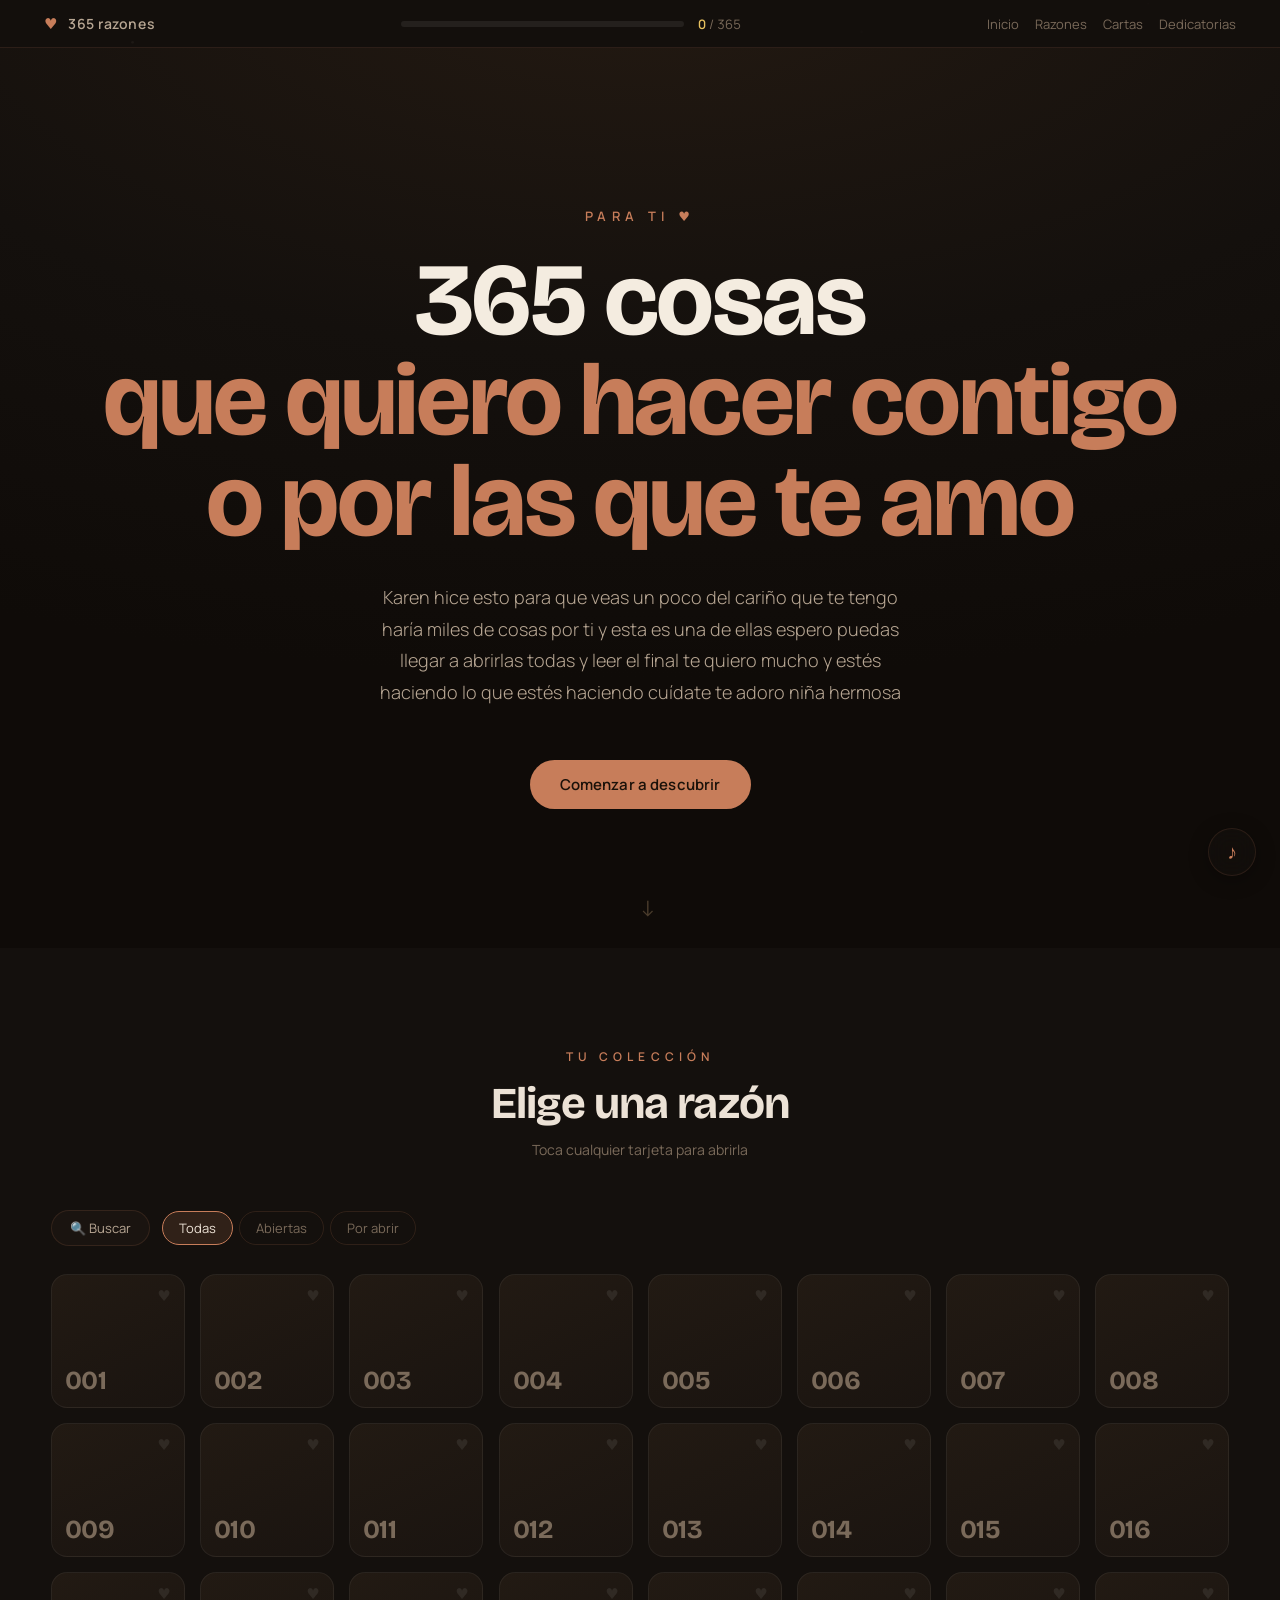
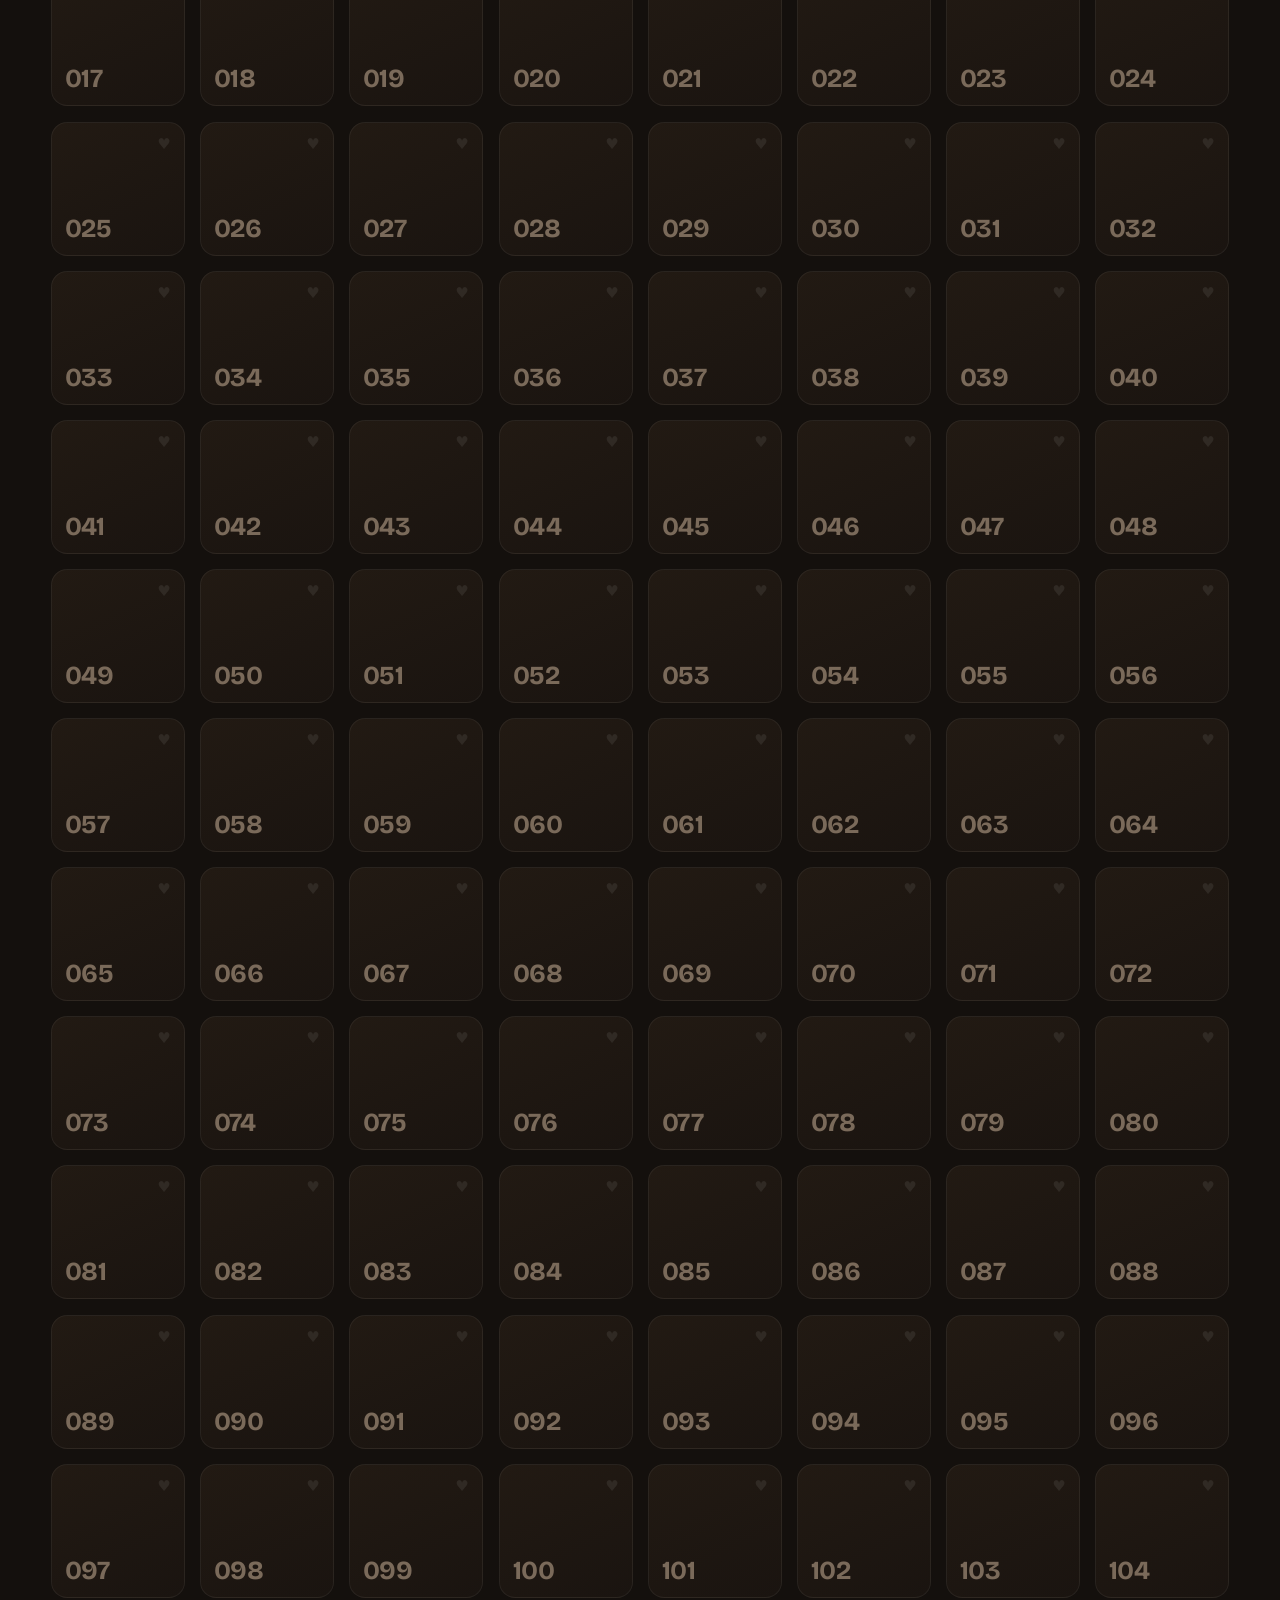
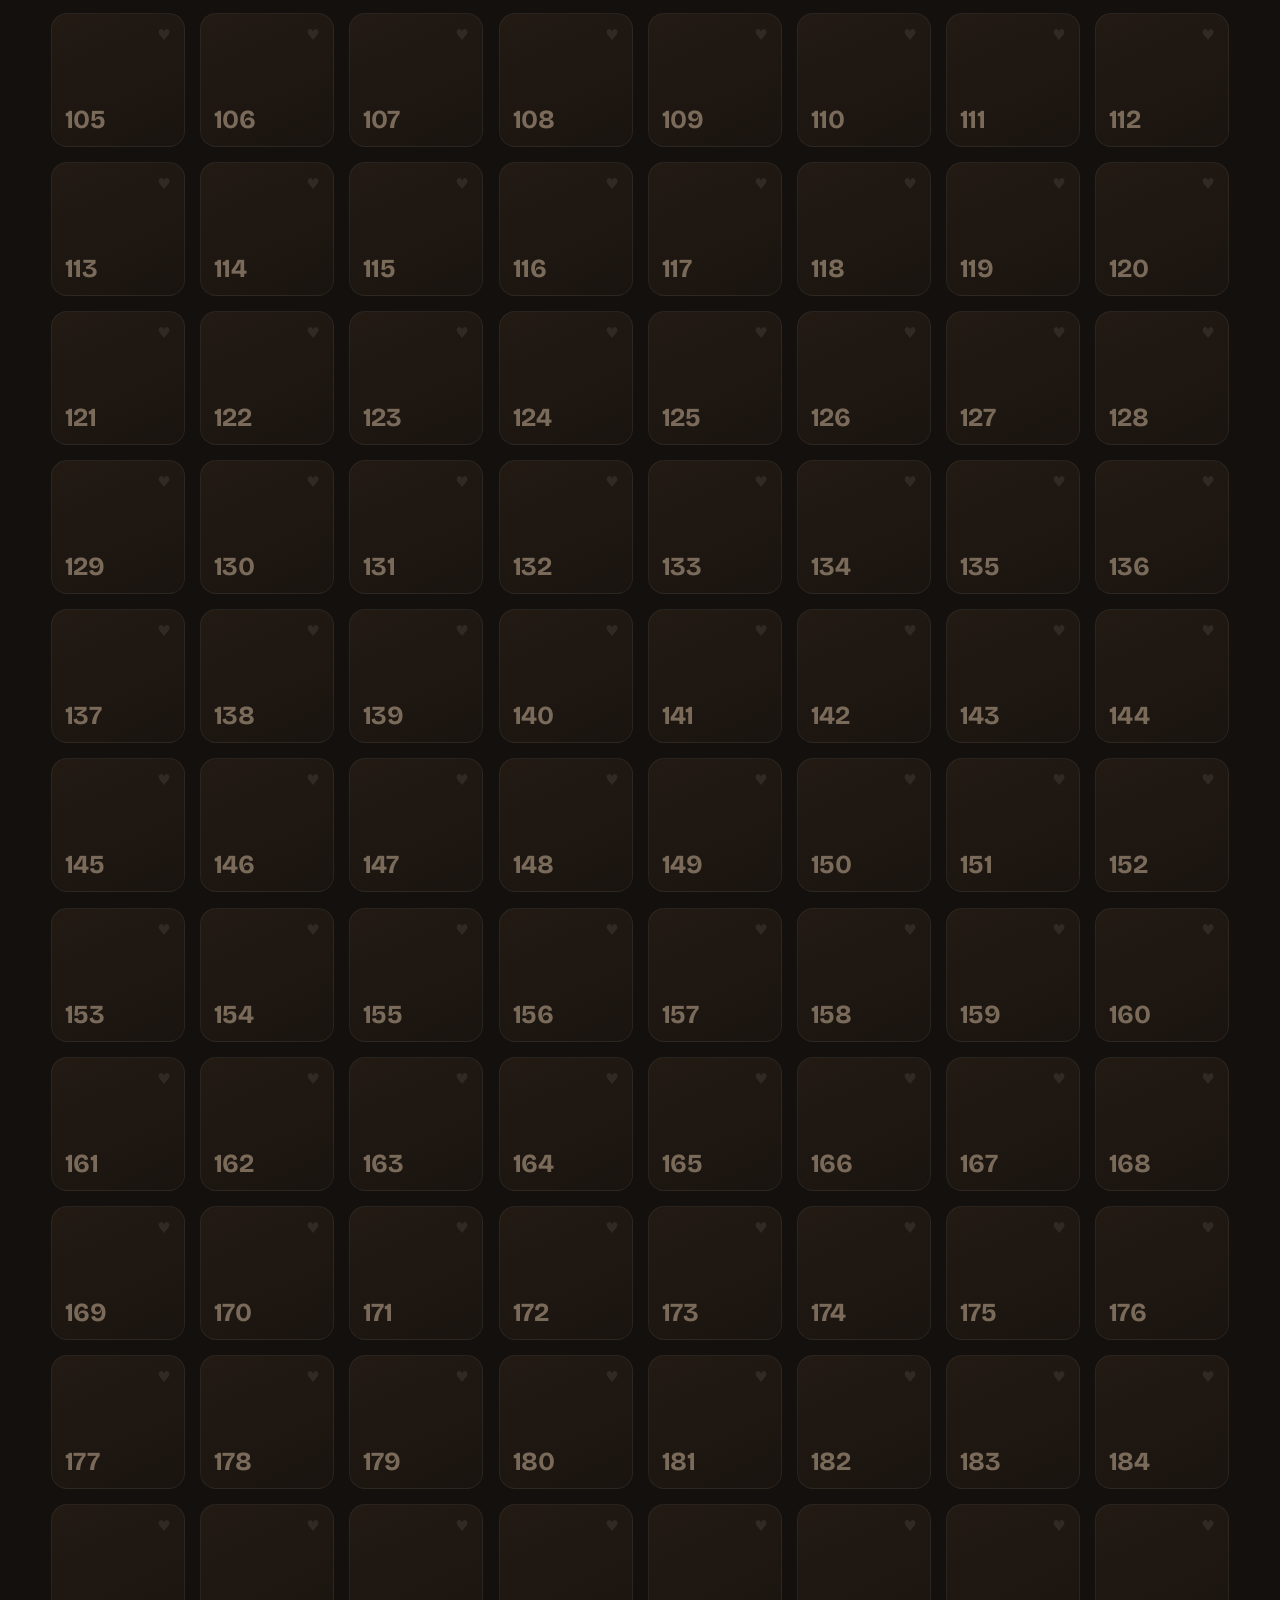
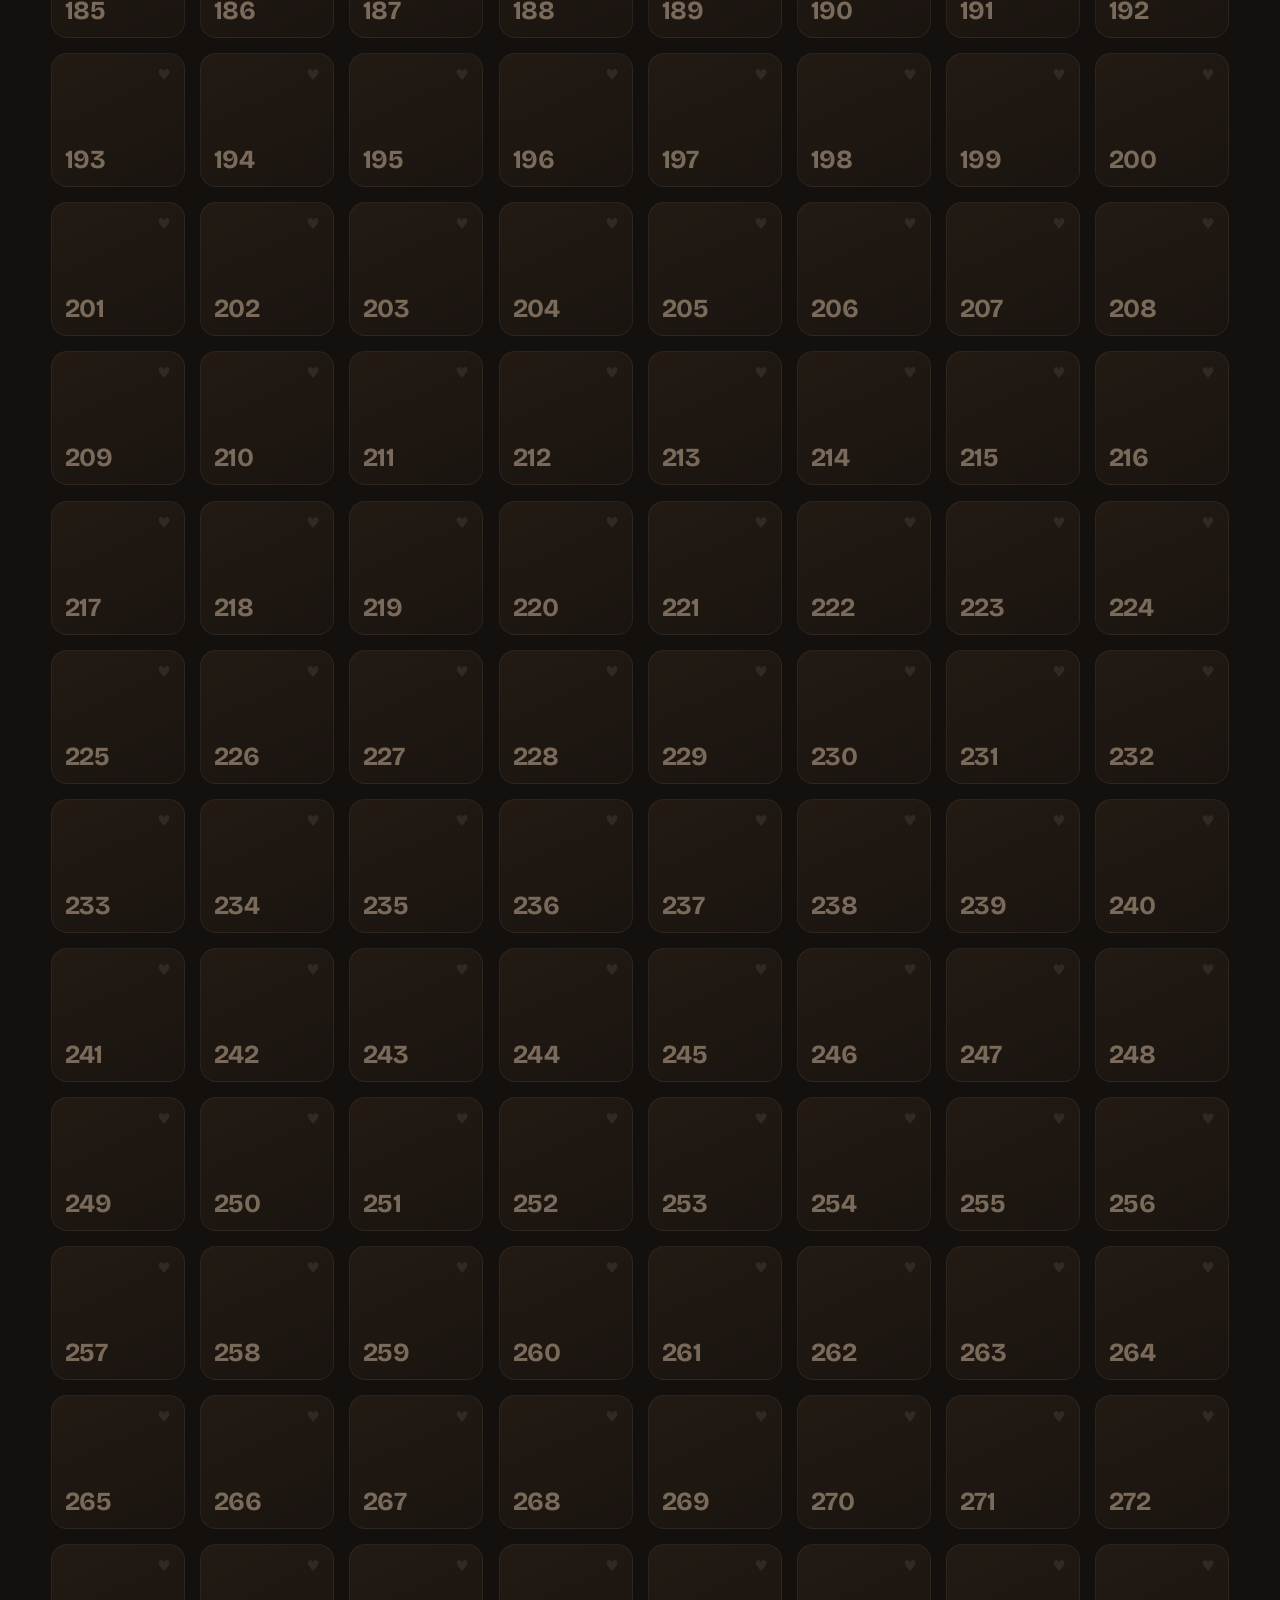
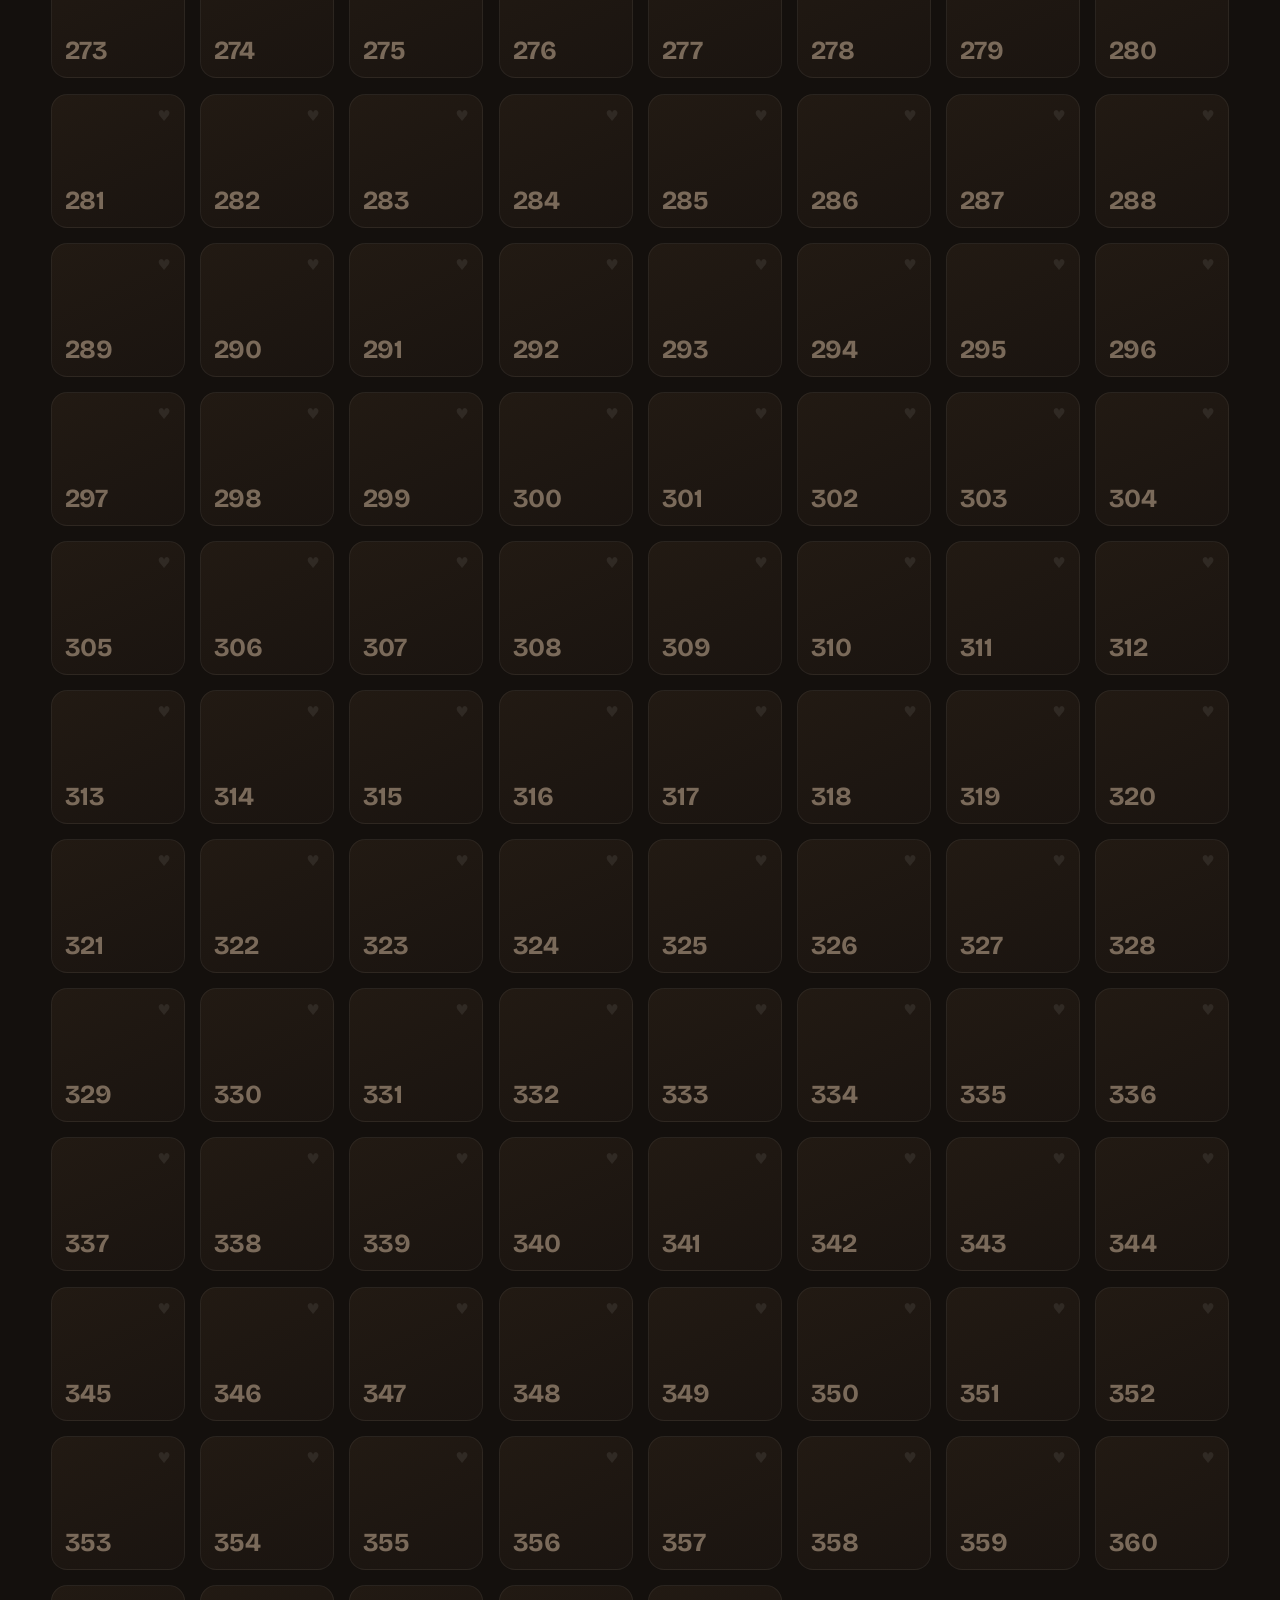
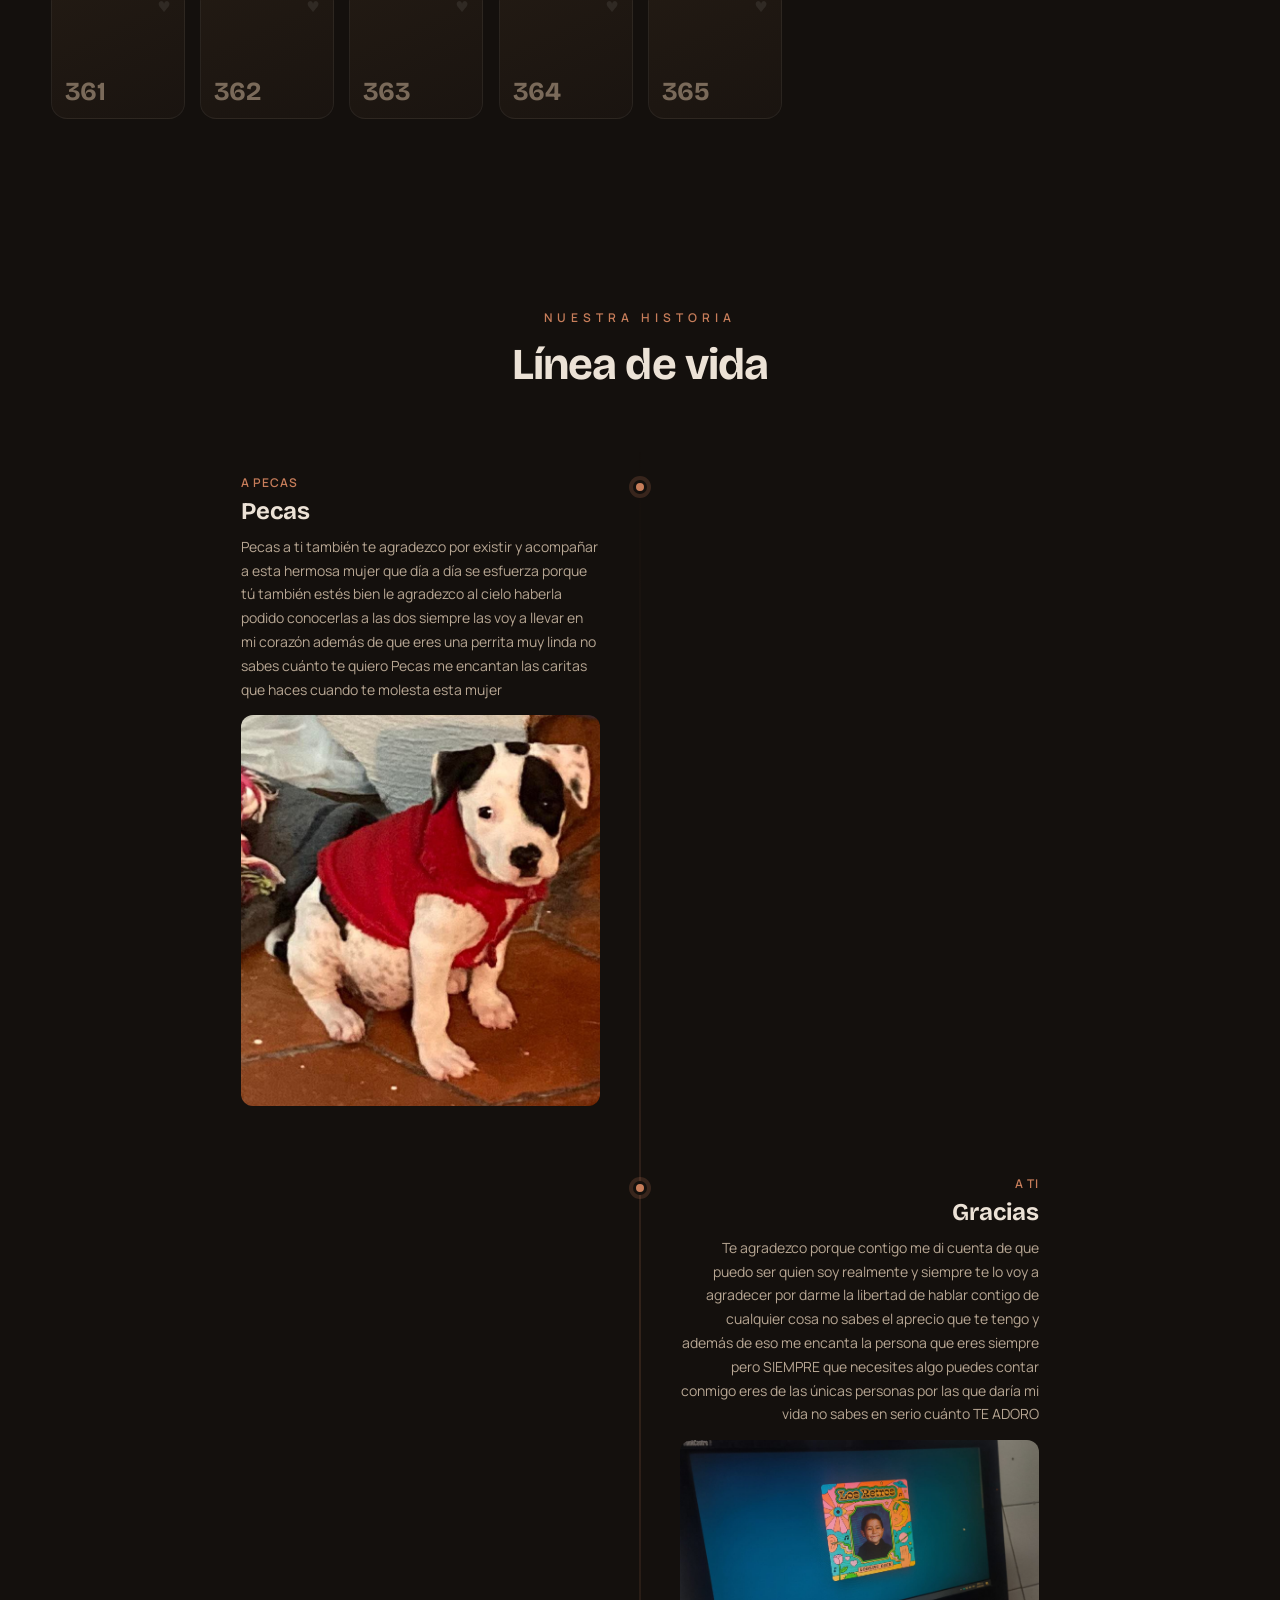
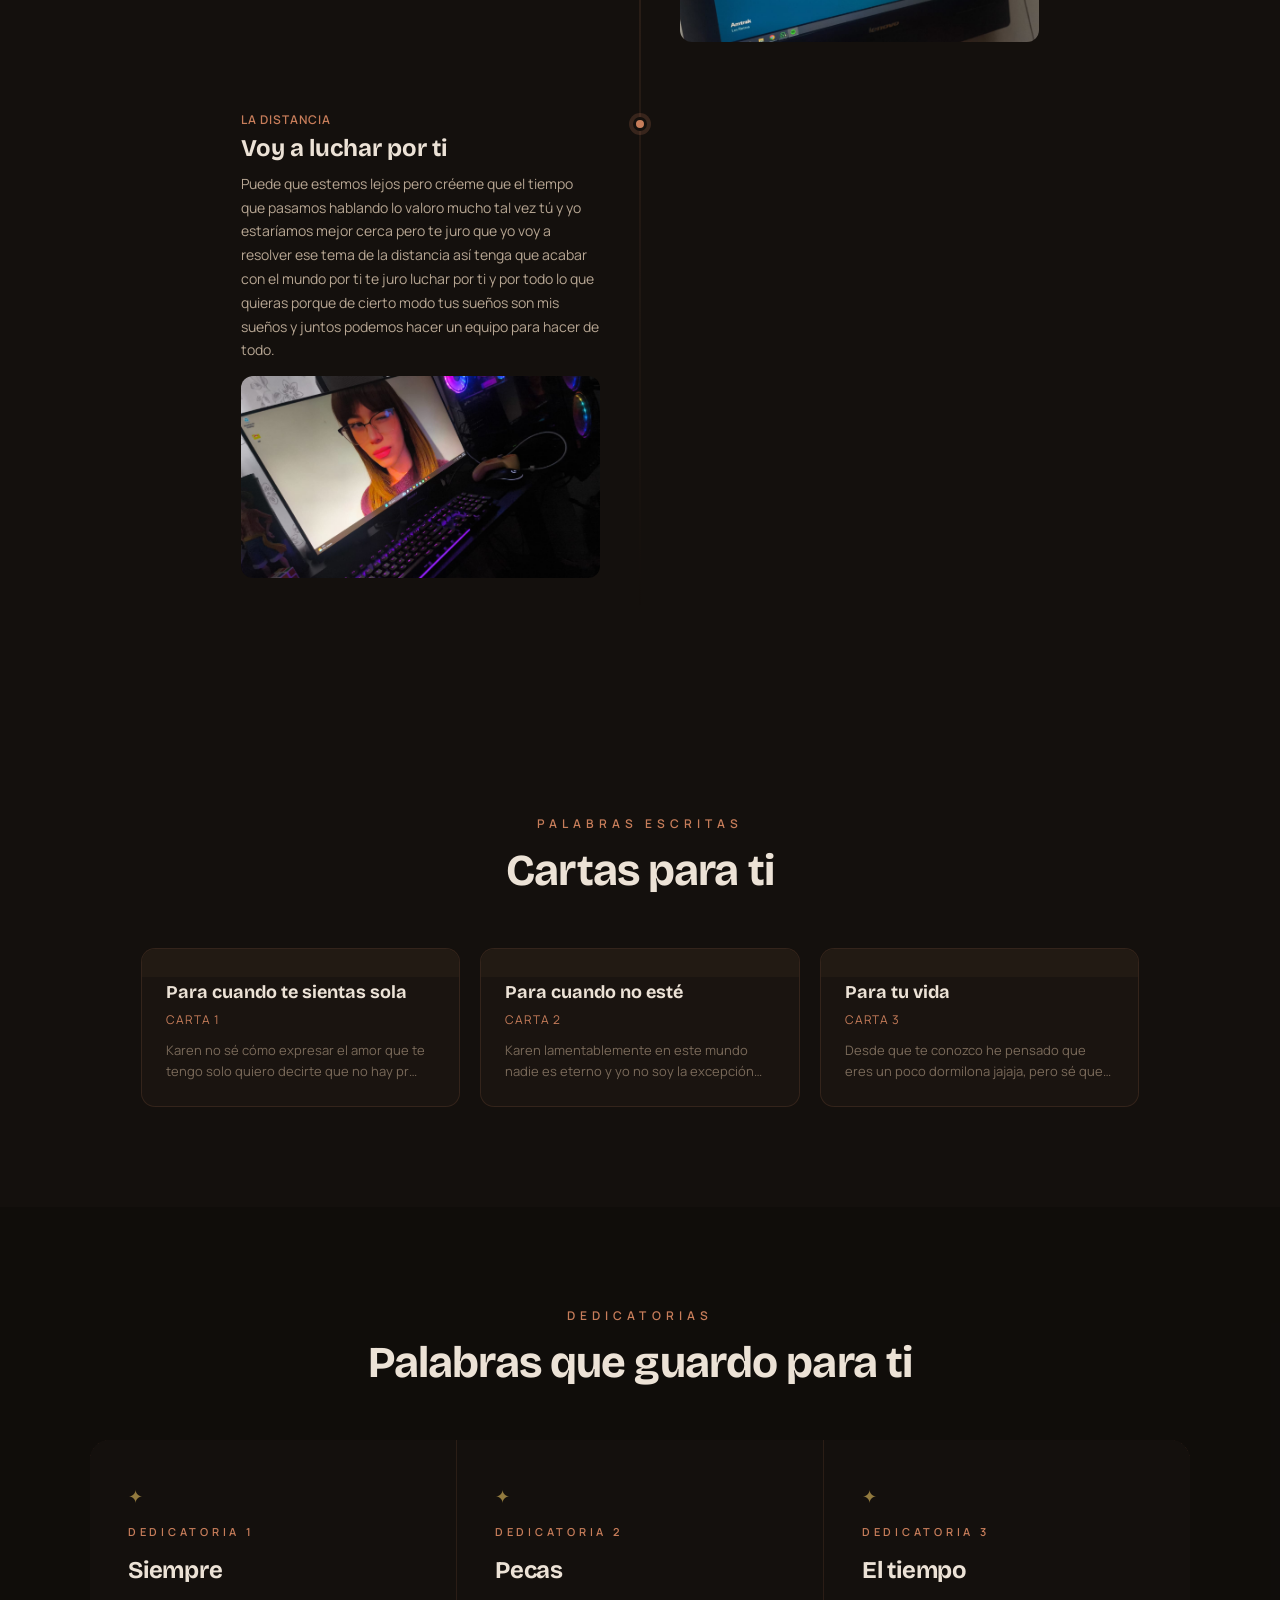
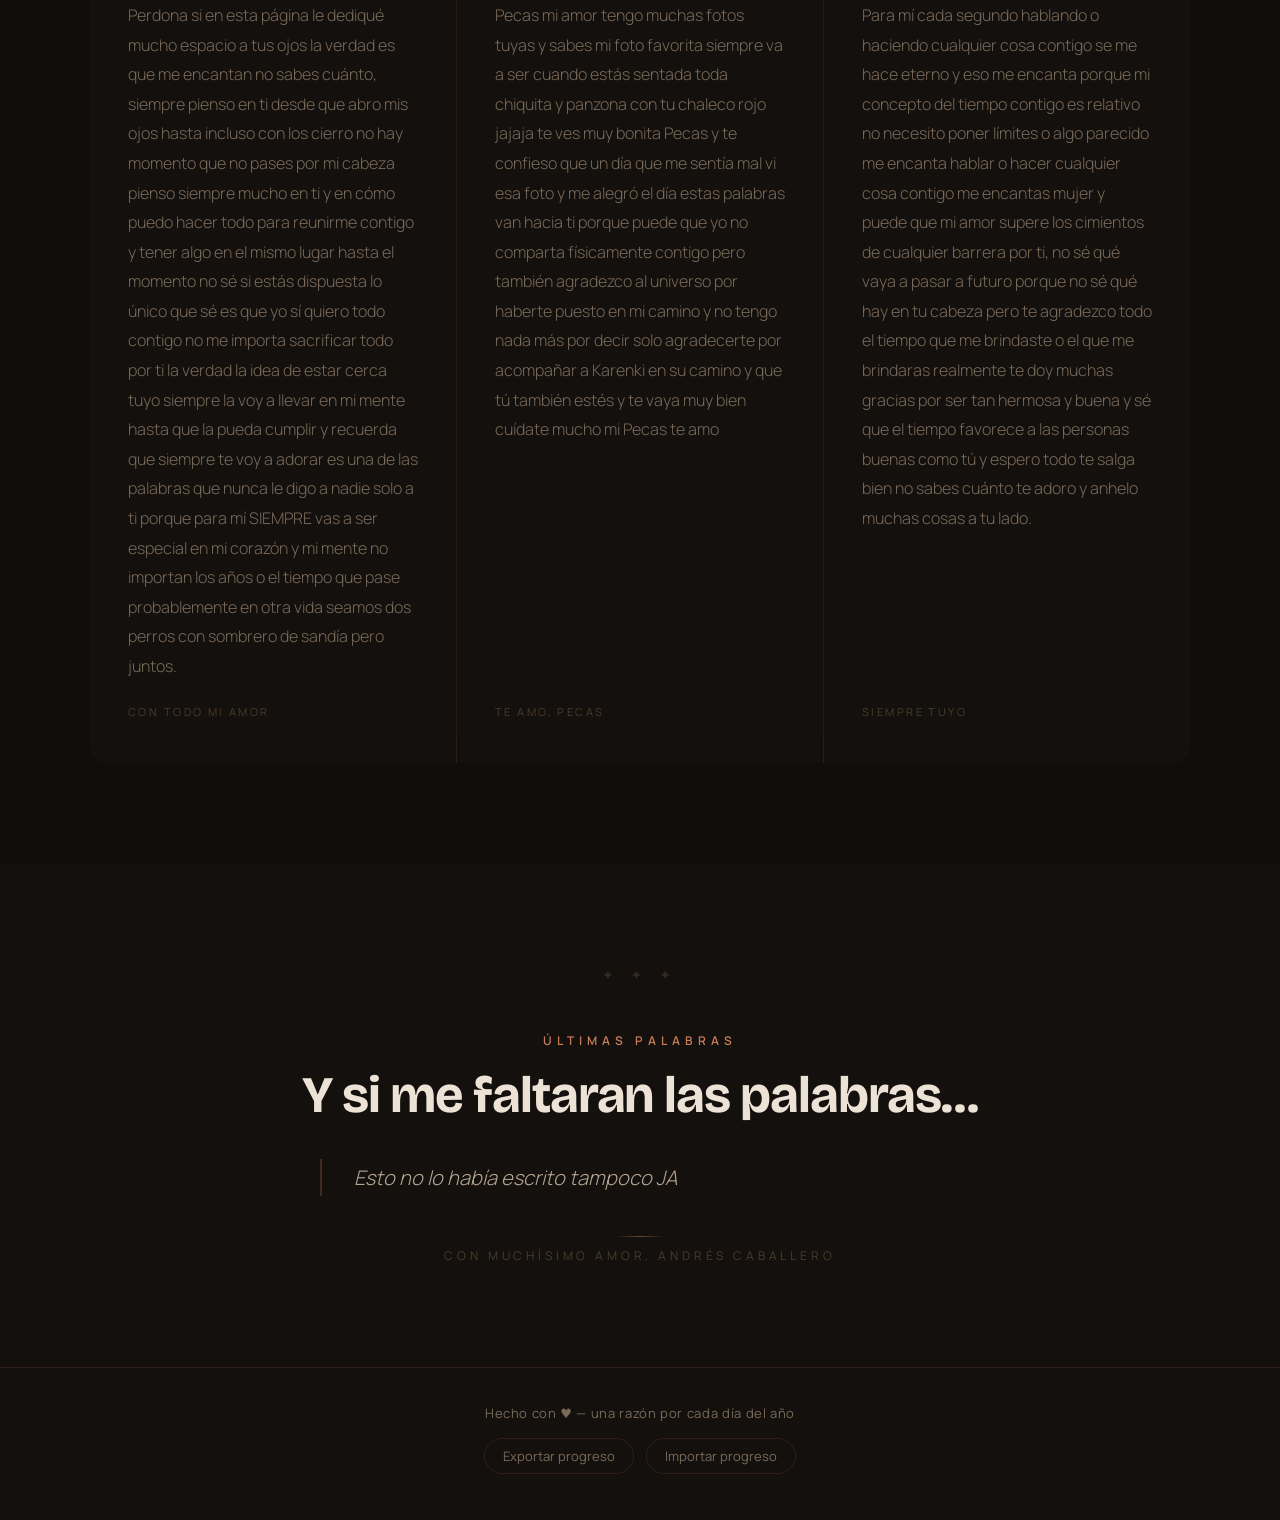
==== commit c1680744: "Reemplaza la version anterior con la pagina completa Actualiza razones.html/css/js con las 365 razon" ====
--- a/razones.html
+++ b/razones.html
@@ -45,41 +45,6 @@
   </div>
 </div>
 
-<!-- Settings -->
-<button id="settings-btn" class="settings-btn" title="Ajustes">⚙</button>
-<div id="settings-panel" class="settings-panel">
-  <div class="settings-title">Ajustes</div>
-  <div class="settings-row">
-    <span class="settings-label">Tema</span>
-    <button id="theme-toggle" class="settings-chip">🌙 Oscuro</button>
-  </div>
-  <div class="settings-row">
-    <span class="settings-label">Fuente</span>
-    <div class="settings-chips">
-      <button class="settings-chip font-chip" data-font="small">A-</button>
-      <button class="settings-chip font-chip is-active" data-font="medium">A</button>
-      <button class="settings-chip font-chip" data-font="large">A+</button>
-    </div>
-  </div>
-  <div class="settings-row">
-    <span class="settings-label">Modo</span>
-    <div class="settings-chips">
-      <button class="settings-chip mode-chip is-active" data-mode="free">Libre</button>
-      <button class="settings-chip mode-chip" data-mode="calendar">Calendario</button>
-    </div>
-  </div>
-  <div class="settings-row">
-    <span class="settings-label">Ambiente</span>
-    <select id="ambient-select" class="settings-select">
-      <option value="">Sin sonido</option>
-      <option value="rain">Lluvia</option>
-      <option value="forest">Bosque</option>
-      <option value="cafe">Café</option>
-      <option value="sea">Mar</option>
-    </select>
-  </div>
-</div>
-
 <!-- Search Overlay -->
 <div id="search-overlay" class="search-overlay">
   <div class="search-box">
@@ -102,9 +67,6 @@
   <nav class="prog-nav">
     <a href="#inicio">Inicio</a>
     <a href="#cuadricula">Razones</a>
-    <a href="#favoritos">Favoritas</a>
-    <a href="#estadisticas">Stats</a>
-    <a href="#galeria">Galería</a>
     <a href="#cartas">Cartas</a>
     <a href="#dedicatorias">Dedicatorias</a>
   </nav>
@@ -116,9 +78,9 @@
     <div class="hero-eyebrow">Para ti ♥</div>
     <h1 class="hero-title">
       <span class="hero-word w1">365</span>
-      <span class="hero-word w2">razones</span>
-      <span class="hero-word w3 accent">por las</span>
-      <span class="hero-word w4 accent">que te amo</span>
+      <span class="hero-word w2">cosas</span>
+      <span class="hero-word w3 accent">que quiero hacer contigo</span>
+      <span class="hero-word w4 accent">o por las que te amo</span>
     </h1>
     <p class="hero-sub" id="hero-sub"></p>
   </div>
@@ -139,86 +101,11 @@
       <button class="filter-tab is-active" data-filter="all">Todas</button>
       <button class="filter-tab" data-filter="opened">Abiertas</button>
       <button class="filter-tab" data-filter="locked">Por abrir</button>
-      <button class="filter-tab" data-filter="favorites">Favoritas</button>
     </div>
   </div>
   <div id="grid" class="grid"></div>
 </section>
 
-<!-- Favorites -->
-<section id="favoritos" class="fav-section">
-  <div class="section-head">
-    <div class="section-eyebrow">Guardadas con amor</div>
-    <h2 class="section-title">Tus favoritas</h2>
-  </div>
-  <div id="fav-grid" class="grid fav-grid"></div>
-  <p id="fav-empty" class="fav-empty">Aún no has marcado ninguna como favorita. Abre una razón y toca el ♥.</p>
-</section>
-
-<!-- Estadísticas -->
-<section id="estadisticas" class="stats-section">
-  <div class="section-head">
-    <div class="section-eyebrow">Tu camino</div>
-    <h2 class="section-title">Estadísticas</h2>
-  </div>
-  <div class="stats-grid">
-    <div class="stat-card">
-      <div id="stat-opened" class="stat-value">0</div>
-      <div class="stat-label">Abiertas</div>
-    </div>
-    <div class="stat-card">
-      <div id="stat-pct" class="stat-value">0%</div>
-      <div class="stat-label">Completado</div>
-    </div>
-    <div class="stat-card">
-      <div id="stat-days" class="stat-value">—</div>
-      <div class="stat-label">Días explorando</div>
-    </div>
-    <div class="stat-card">
-      <div id="stat-favs" class="stat-value">0</div>
-      <div class="stat-label">Favoritas</div>
-    </div>
-    <div class="stat-card">
-      <div id="stat-last" class="stat-value">—</div>
-      <div class="stat-label">Última abierta</div>
-    </div>
-  </div>
-</section>
-
-<!-- Timeline -->
-<section id="timeline-hist" class="timeline-section">
-  <div class="section-head">
-    <div class="section-eyebrow">Historial</div>
-    <h2 class="section-title">Tu línea del tiempo</h2>
-  </div>
-  <div id="timeline-list" class="timeline-list"></div>
-</section>
-
-<!-- Galería -->
-<section id="galeria" class="gallery-section">
-  <div class="section-head">
-    <div class="section-eyebrow">Momentos</div>
-    <h2 class="section-title">Nuestra galería</h2>
-  </div>
-  <div class="gallery-grid">
-    <figure class="gal-item gal-placeholder"><div class="gal-inner">📷</div></figure>
-    <figure class="gal-item gal-placeholder"><div class="gal-inner">📷</div></figure>
-    <figure class="gal-item gal-placeholder"><div class="gal-inner">📷</div></figure>
-    <figure class="gal-item gal-placeholder"><div class="gal-inner">📷</div></figure>
-    <figure class="gal-item gal-placeholder"><div class="gal-inner">📷</div></figure>
-    <figure class="gal-item gal-placeholder"><div class="gal-inner">📷</div></figure>
-    <figure class="gal-item gal-placeholder"><div class="gal-inner">📷</div></figure>
-    <figure class="gal-item gal-placeholder"><div class="gal-inner">📷</div></figure>
-  </div>
-</section>
-
-<!-- Lightbox -->
-<div id="lightbox" class="lightbox" style="display:none">
-  <button id="lb-close" class="lb-close">✕</button>
-  <button id="lb-prev" class="lb-prev">‹</button>
-  <img id="lb-img" class="lb-img" alt="">
-  <button id="lb-next" class="lb-next">›</button>
-</div>
 
 <!-- Línea de vida -->
 <section id="linea-vida" class="life-section">
@@ -248,15 +135,6 @@
     <div id="letter-sig" class="letter-sig"></div>
   </div>
 </div>
-
-<!-- Cápsulas -->
-<section id="capsula" class="capsules-section">
-  <div class="section-head">
-    <div class="section-eyebrow">En el tiempo</div>
-    <h2 class="section-title">Cápsulas del tiempo</h2>
-  </div>
-  <div id="capsules-grid" class="capsules-grid"></div>
-</section>
 
 <!-- Dedicatorias -->
 <section id="dedicatorias" class="ded-section">
@@ -309,19 +187,15 @@
     <div class="modal-counter" id="modal-counter">Razón 1 de 365</div>
     <div class="modal-body">
       <div class="modal-img-col">
-        <image-slot
-          id="img-slot-active"
-          shape="rounded"
-          radius="18"
-          placeholder="Arrastra una foto aquí"
-          style="display:block;width:100%;aspect-ratio:4/5;">
-        </image-slot>
+        <div class="modal-img-frame">
+          <img id="modal-img-bg" class="modal-img-bg" alt="" src="">
+          <img id="modal-img" class="modal-img" alt="" src="">
+        </div>
       </div>
       <div class="modal-txt-col">
         <div class="modal-label">Razón</div>
         <div class="modal-num" id="modal-num">001</div>
         <p class="modal-reason" id="modal-reason"></p>
-        <button id="fav-btn" class="fav-btn" title="Guardar como favorita">♥ Favorita</button>
         <div class="modal-nav">
           <button class="btn-nav btn-prev" id="btn-prev">← Anterior</button>
           <button class="btn-nav btn-next" id="btn-next">Siguiente →</button>
@@ -342,7 +216,6 @@
 
 <input id="import-input" type="file" accept=".json" style="display:none">
 
-<script src="image-slot.js"></script>
 <script src="razones.js"></script>
 </body>
 </html>
--- a/razones.css
+++ b/razones.css
@@ -615,6 +615,22 @@
 .modal-counter { text-align: center; font-size: 12px; color: var(--text3); letter-spacing: 0.1em; padding: 16px 16px 0; text-transform: uppercase; }
 .modal-body { display: flex; flex-wrap: wrap; }
 .modal-img-col { flex: 1 1 300px; min-width: 280px; padding: 22px 22px 0; }
+.modal-img-frame {
+  position: relative; width: 100%; aspect-ratio: 4/5;
+  border-radius: 18px; overflow: hidden;
+  background: rgba(0,0,0,.25);
+  box-shadow: 0 12px 32px rgba(0,0,0,.28);
+}
+.modal-img-bg {
+  position: absolute; inset: -10%; width: 120%; height: 120%;
+  object-fit: cover; filter: blur(28px) brightness(.55) saturate(1.1);
+  transform: scale(1.05);
+}
+.modal-img {
+  position: relative; z-index: 1;
+  display: block; width: 100%; height: 100%;
+  object-fit: contain;
+}
 .modal-txt-col { flex: 1 1 300px; min-width: 280px; padding: clamp(24px,3.4vw,40px); display: flex; flex-direction: column; justify-content: center; }
 .modal-label { font-size: 12px; letter-spacing: 0.34em; text-transform: uppercase; color: var(--accent); font-weight: 600; margin-bottom: 8px; }
 .modal-num {
